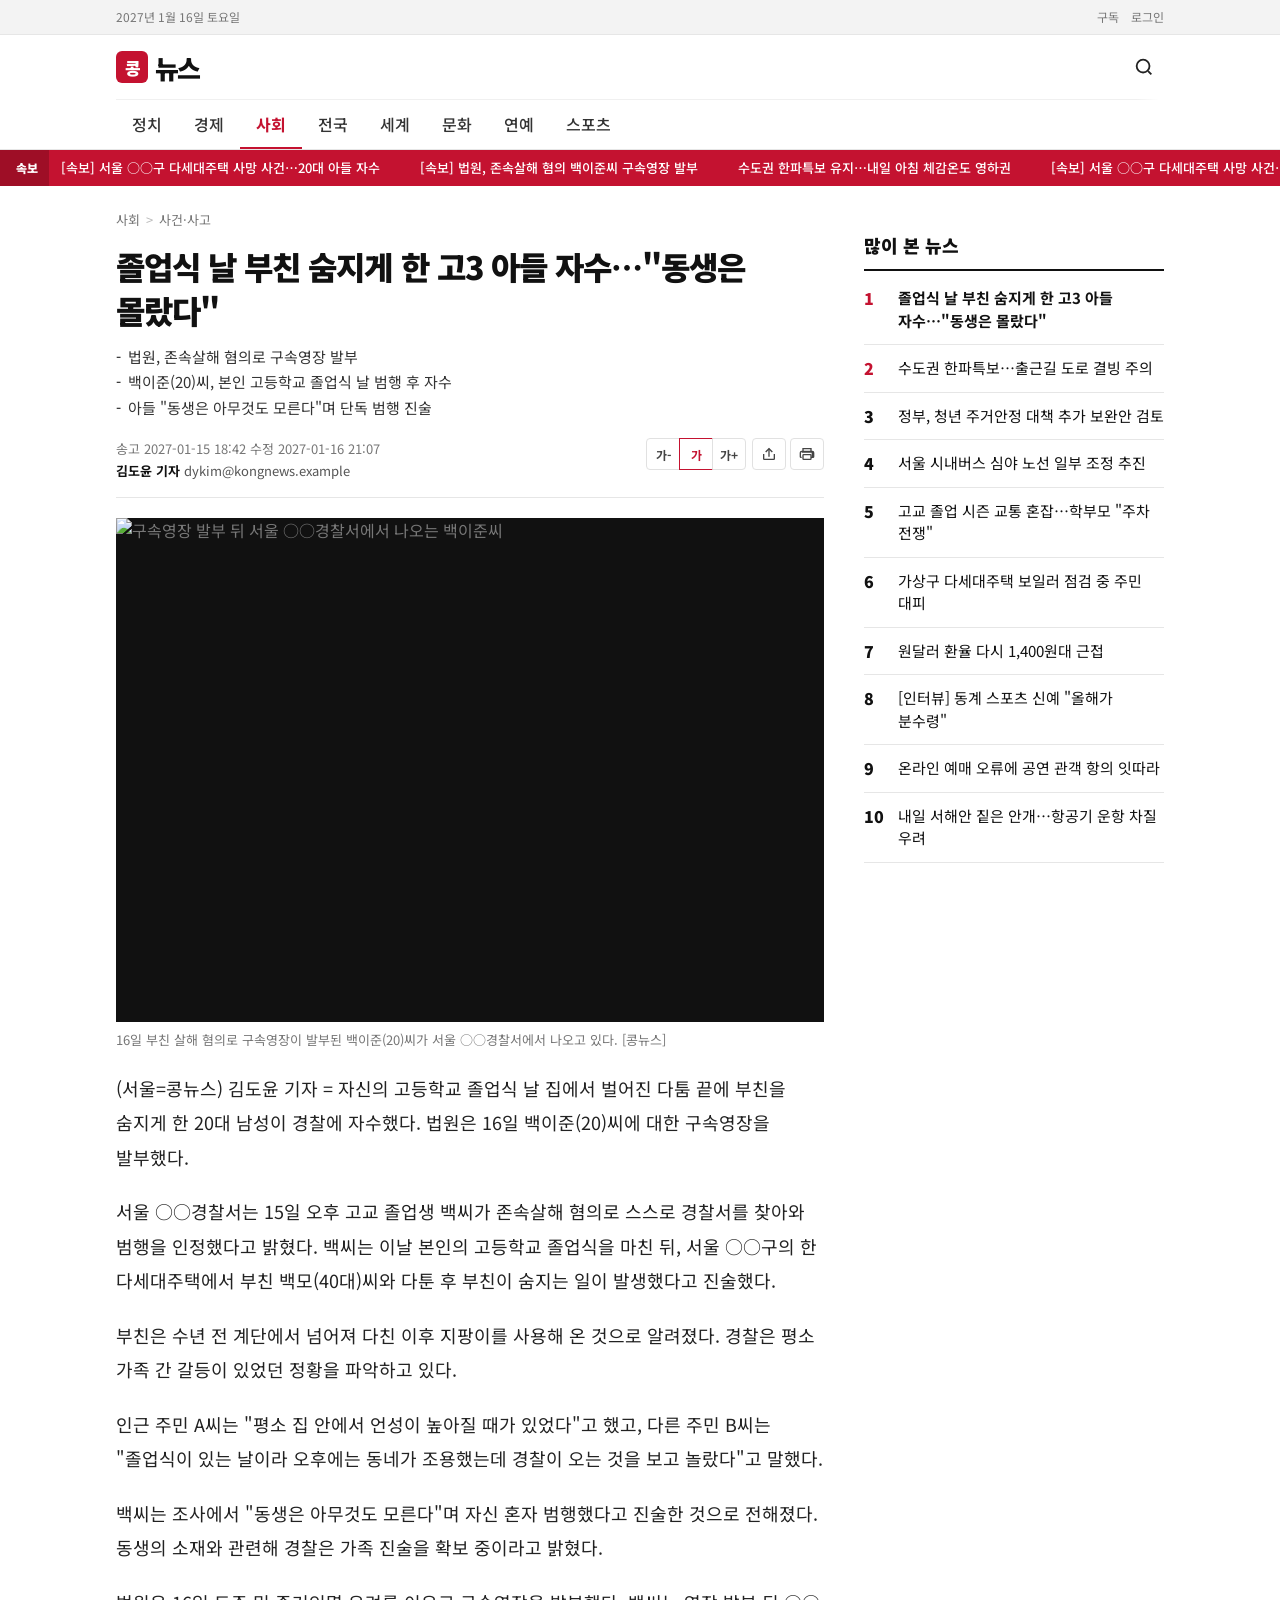
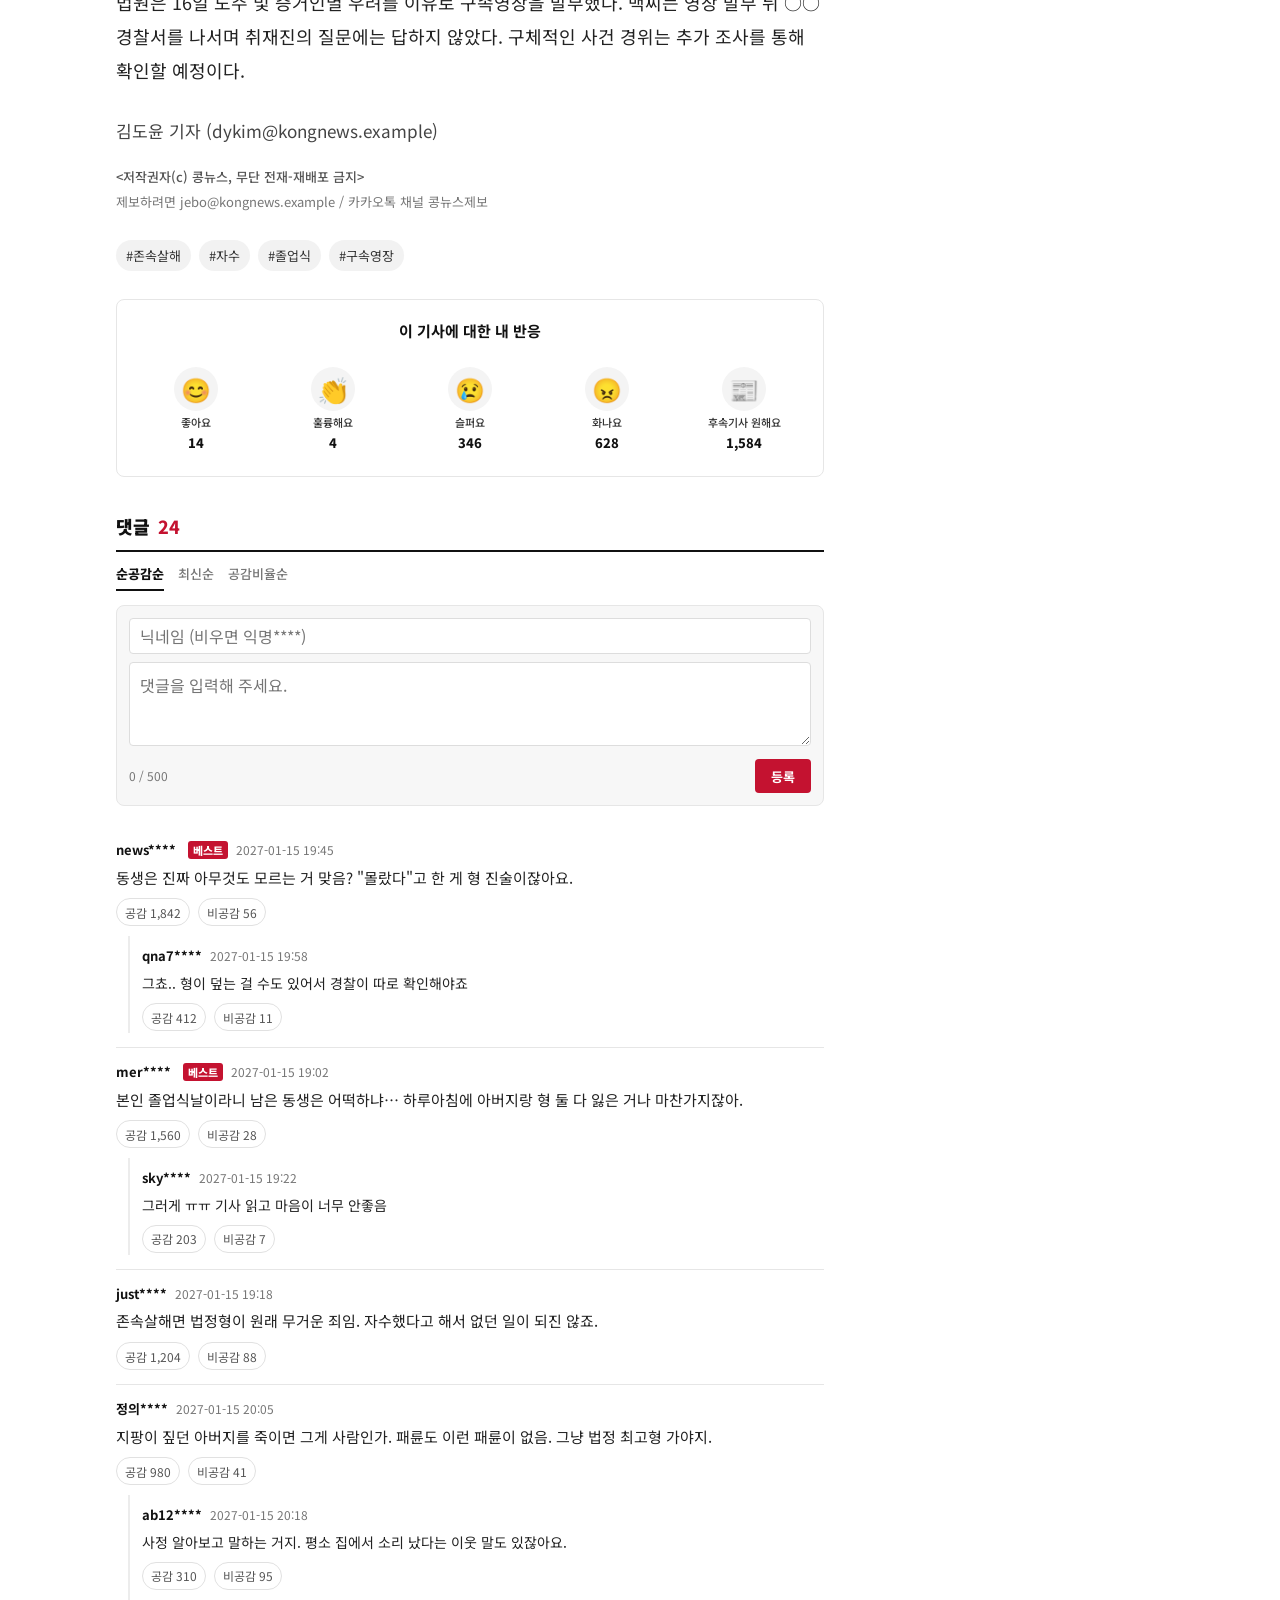
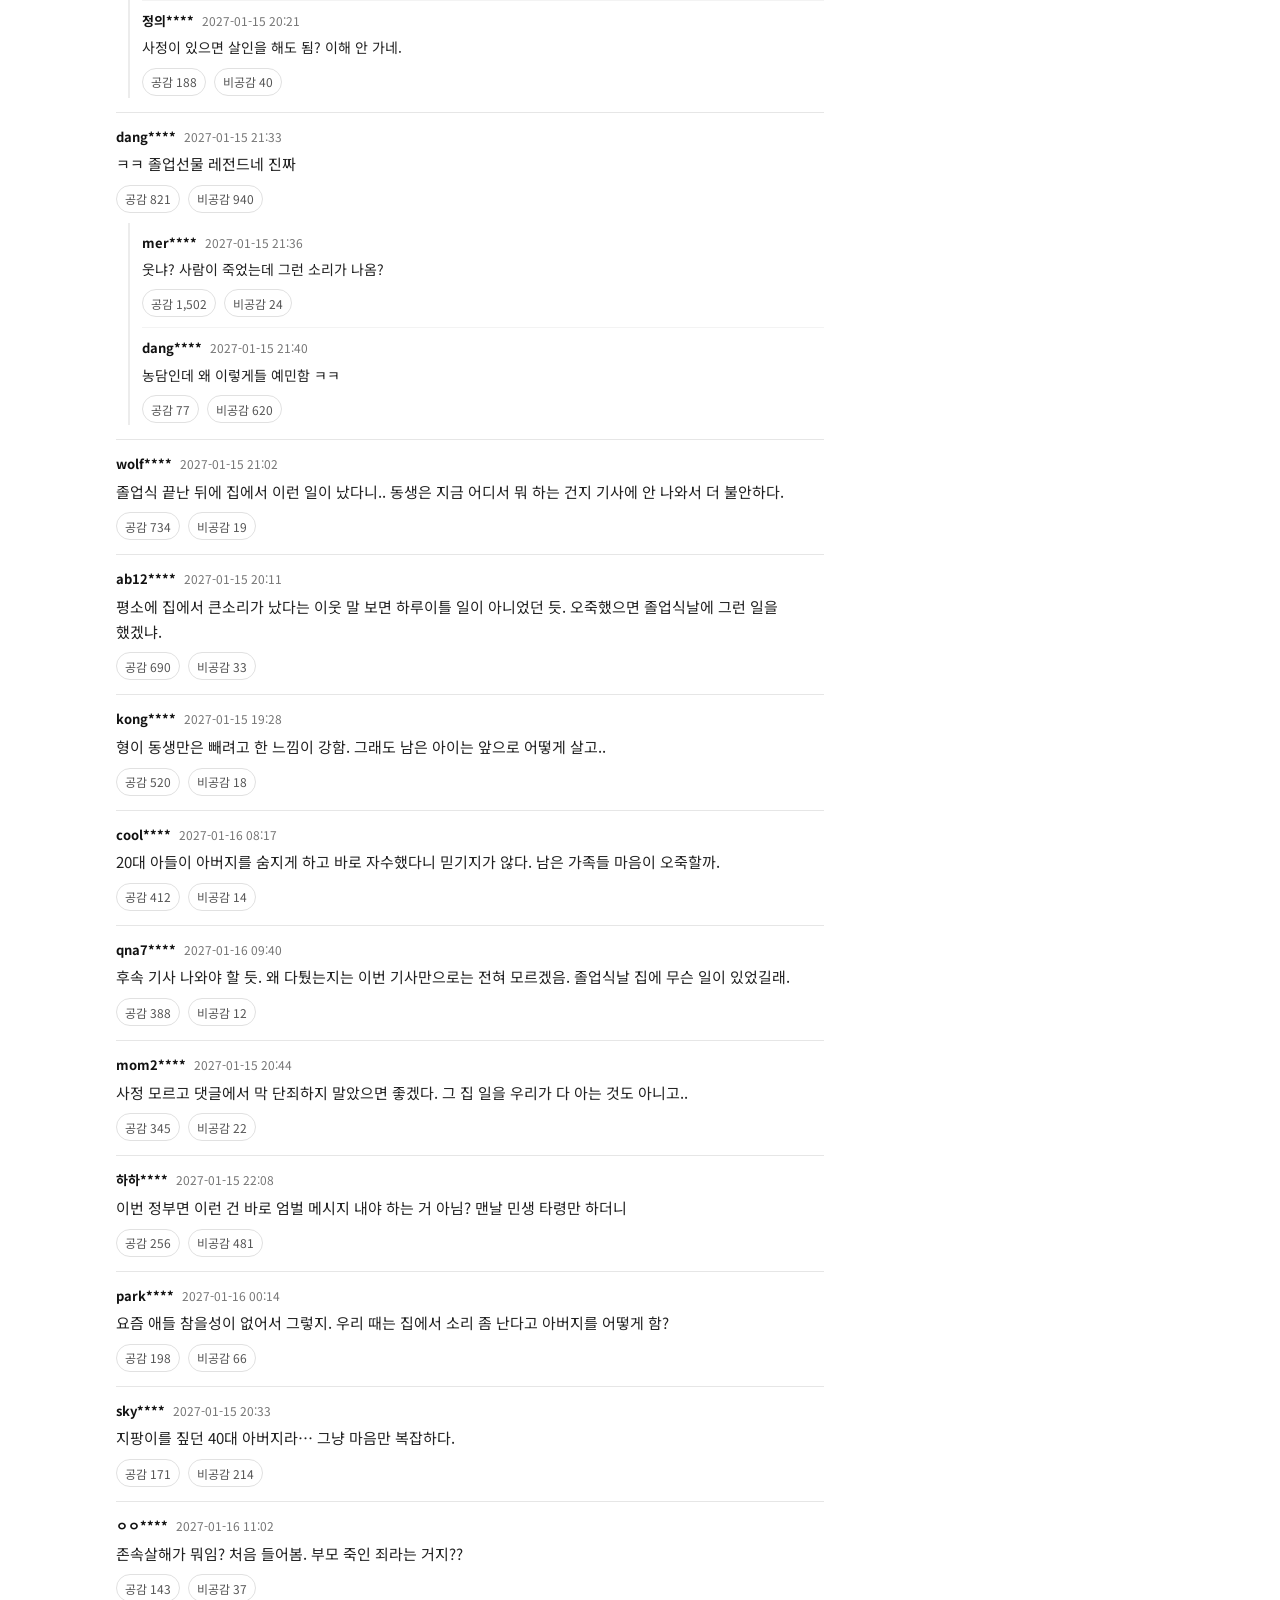
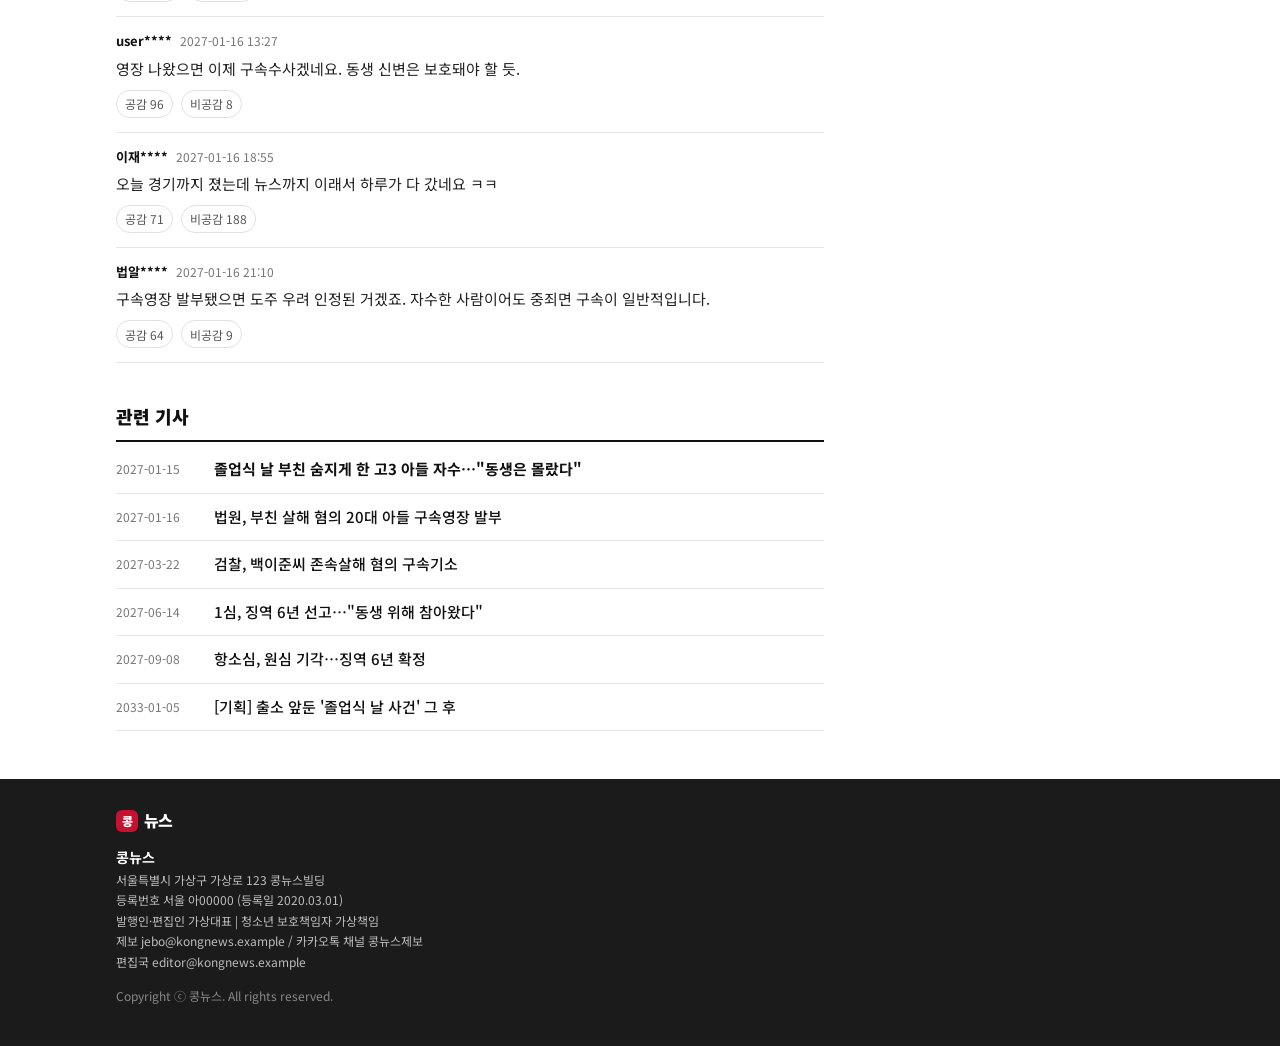
==== NEWS/index.html @ 66200cbd "Add NEWS article demo" ====
<!DOCTYPE html>
<html lang="ko">
<head>
  <meta charset="UTF-8">
  <meta name="viewport" content="width=device-width, initial-scale=1, viewport-fit=cover">
  <meta name="theme-color" content="#c41230">
  <meta name="robots" content="noindex, nofollow">
  <title>졸업식 날 부친 숨지게 한 고3 아들 자수…"동생은 몰랐다" | 콩뉴스</title>
  <link rel="icon" href="data:image/svg+xml,%3Csvg xmlns='http://www.w3.org/2000/svg' viewBox='0 0 32 32'%3E%3Crect width='32' height='32' rx='7' fill='%23c41230'/%3E%3Ctext x='16' y='23' text-anchor='middle' font-size='18' font-family='Arial Black,sans-serif' font-weight='800' fill='white'%3E콩%3C/text%3E%3C/svg%3E">
  <link rel="preconnect" href="https://fonts.googleapis.com">
  <link rel="preconnect" href="https://fonts.gstatic.com" crossorigin>
  <link href="https://fonts.googleapis.com/css2?family=Noto+Sans+KR:wght@400;500;700;900&display=swap" rel="stylesheet">
  <style>
    :root {
      --red: #c41230;
      --red-dark: #9e0e26;
      --text: #111;
      --text-2: #333;
      --muted: #767676;
      --line: #e6e6e6;
      --bg: #fff;
      --bg-soft: #f7f7f7;
      --bg-top: #f3f3f3;
      --chip: #f2f2f2;
      --article-size: 18px;
      --max: 1080px;
      --article-max: 720px;
    }
    * { box-sizing: border-box; margin: 0; padding: 0; }
    html, body { background: var(--bg); color: var(--text); }
    body {
      font-family: "Noto Sans KR", "Apple SD Gothic Neo", "Malgun Gothic", sans-serif;
      font-size: 16px;
      line-height: 1.5;
      word-break: keep-all;
      overflow-wrap: break-word;
    }
    button, input, textarea {
      font-family: inherit;
      font-size: inherit;
      color: inherit;
    }
    button { background: none; border: 0; cursor: pointer; }
    a { color: inherit; text-decoration: none; }
    img { max-width: 100%; display: block; }
    .sr-only {
      position: absolute; width: 1px; height: 1px; padding: 0; margin: -1px;
      overflow: hidden; clip: rect(0,0,0,0); white-space: nowrap; border: 0;
    }
    .inner { width: 100%; max-width: var(--max); margin: 0 auto; padding: 0 16px; }

    /* top utility */
    .util {
      background: var(--bg-top);
      border-bottom: 1px solid var(--line);
      font-size: 12px;
      color: var(--muted);
    }
    .util .inner { display: flex; align-items: center; justify-content: space-between; height: 34px; }
    .util-links { display: flex; gap: 12px; }
    .util-links a:hover { color: var(--text); }

    /* header */
    .header {
      background: #fff;
      border-bottom: 1px solid var(--line);
      position: sticky;
      top: 0;
      z-index: 40;
    }
    .header-row {
      display: flex;
      align-items: center;
      justify-content: space-between;
      height: 56px;
    }
    .logo { display: flex; align-items: center; gap: 7px; }
    .logo-mark {
      width: 28px; height: 28px;
      background: var(--red);
      color: #fff;
      border-radius: 6px;
      display: inline-flex;
      align-items: center;
      justify-content: center;
      font-weight: 900;
      font-size: 15px;
      letter-spacing: -0.06em;
      line-height: 1;
    }
    .logo-text { font-weight: 900; font-size: 22px; letter-spacing: -0.06em; }
    .header-actions { display: flex; align-items: center; gap: 2px; }
    .icon-btn {
      width: 40px; height: 40px;
      display: inline-flex;
      align-items: center;
      justify-content: center;
      color: #222;
      border-radius: 8px;
    }
    .icon-btn:hover { background: var(--bg-soft); }
    .icon-btn svg { width: 22px; height: 22px; }

    .nav {
      display: flex;
      gap: 0;
      overflow-x: auto;
      -webkit-overflow-scrolling: touch;
      scrollbar-width: none;
      border-top: 1px solid #f0f0f0;
    }
    .nav::-webkit-scrollbar { display: none; }
    .nav a {
      flex: 0 0 auto;
      padding: 11px 12px 10px;
      font-size: 15px;
      font-weight: 500;
      color: #333;
      border-bottom: 2px solid transparent;
      white-space: nowrap;
    }
    .nav a.active {
      color: var(--red);
      font-weight: 700;
      border-bottom-color: var(--red);
    }


    .nav-wrap { position: relative; }
    .nav-wrap::after {
      content: "";
      position: absolute;
      right: 0; top: 0; bottom: 2px;
      width: 28px;
      background: linear-gradient(to right, rgba(255,255,255,0), #fff 80%);
      pointer-events: none;
    }

    /* search panel */
    .search-panel {
      display: none;
      border-top: 1px solid var(--line);
      background: #fff;
      padding: 12px 0 16px;
    }
    .search-panel.open { display: block; }
    .search-form { display: flex; gap: 8px; }
    .search-form input {
      flex: 1;
      height: 42px;
      border: 1px solid #ccc;
      border-radius: 4px;
      padding: 0 12px;
      outline: none;
    }
    .search-form input:focus { border-color: var(--red); }
    .search-form button[type="submit"] {
      height: 42px;
      padding: 0 16px;
      background: var(--red);
      color: #fff;
      font-weight: 700;
      border-radius: 4px;
    }
    .search-msg { margin-top: 8px; font-size: 13px; color: var(--muted); }

    /* ticker */
    .ticker {
      background: var(--red);
      color: #fff;
      height: 36px;
      display: flex;
      align-items: stretch;
      overflow: hidden;
    }
    .ticker-label {
      flex: 0 0 auto;
      display: flex;
      align-items: center;
      padding: 0 10px 0 16px;
      font-size: 12px;
      font-weight: 900;
      letter-spacing: 0.04em;
      background: var(--red-dark);
    }
    .ticker-viewport { flex: 1; overflow: hidden; position: relative; }
    .ticker-track {
      display: inline-flex;
      align-items: center;
      height: 36px;
      white-space: nowrap;
      animation: ticker 28s linear infinite;
    }
    .ticker-item {
      padding: 0 28px 0 12px;
      font-size: 13px;
      font-weight: 500;
    }
    @keyframes ticker {
      0% { transform: translateX(0); }
      100% { transform: translateX(-50%); }
    }
    @media (prefers-reduced-motion: reduce) {
      .ticker-track { animation: none; }
    }

    /* layout */
    .page { padding: 16px 0 48px; }
    .layout {
      width: 100%;
      max-width: var(--max);
      margin: 0 auto;
      padding: 0 16px;
      display: grid;
      grid-template-columns: 1fr;
      gap: 40px;
    }
    .article-col { min-width: 0; max-width: var(--article-max); }

    .breadcrumb { font-size: 13px; color: var(--muted); margin-bottom: 14px; }
    .breadcrumb a:hover { text-decoration: underline; }
    .breadcrumb .sep { margin: 0 6px; color: #bbb; }

    .headline {
      font-size: 24px;
      font-weight: 900;
      line-height: 1.38;
      letter-spacing: -0.03em;
      margin-bottom: 12px;
    }
    .subheads { list-style: none; margin: 0 0 18px; }
    .subheads li {
      position: relative;
      padding-left: 12px;
      font-size: 15px;
      line-height: 1.7;
      color: var(--text-2);
    }
    .subheads li::before {
      content: "-";
      position: absolute;
      left: 0;
      color: #111;
    }

    .meta {
      display: flex;
      flex-wrap: wrap;
      align-items: flex-start;
      justify-content: space-between;
      gap: 10px 16px;
      padding-bottom: 14px;
      border-bottom: 1px solid var(--line);
      margin-bottom: 20px;
    }
    .meta-info { font-size: 13px; color: var(--muted); line-height: 1.7; }
    .meta-info .reporter { color: #111; font-weight: 700; }
    .meta-info .email { color: #555; }
    .tools { display: flex; align-items: center; gap: 2px; margin-left: auto; }
    .tool {
      min-width: 34px;
      height: 32px;
      padding: 0 6px;
      display: inline-flex;
      align-items: center;
      justify-content: center;
      border: 1px solid #e1e1e1;
      border-radius: 4px;
      color: #444;
      font-size: 12px;
      font-weight: 700;
      background: #fff;
    }
    .tool + .tool { margin-left: 2px; }
    .tool:hover { background: var(--bg-soft); }
    .tool.active, .tool[aria-pressed="true"] { border-color: var(--red); color: var(--red); }
    .tool svg { width: 16px; height: 16px; }
    .font-group { display: inline-flex; margin-right: 4px; }
    .font-group .tool { border-radius: 0; }
    .font-group .tool:first-child { border-radius: 4px 0 0 4px; }
    .font-group .tool:last-child { border-radius: 0 4px 4px 0; margin-left: -1px; }
    .font-group .tool:not(:first-child) { margin-left: -1px; }

    .figure { margin: 0 0 22px; }
    .figure-frame {
      width: 100%;
      aspect-ratio: 16 / 10;
      background: #d8d8d8;
      color: #777;
      display: flex;
      flex-direction: column;
      align-items: center;
      justify-content: center;
      gap: 8px;
      overflow: hidden;
    }
    .figure-frame img { width: 100%; height: 100%; object-fit: cover; }
    .figure-ph-icon { font-size: 28px; opacity: 0.7; }
    .figure-ph-text { font-size: 13px; }
    .caption { margin-top: 8px; font-size: 13px; color: var(--muted); line-height: 1.5; }

    .body { font-size: var(--article-size); line-height: 1.9; color: #222; }
    .body p { margin: 0 0 1.15em; }
    .body .byline-end { margin-top: 1.6em; font-size: 0.95em; color: #444; }
    .copyright {
      margin: 8px 0 0;
      font-size: 13px;
      color: #555;
      font-weight: 500;
    }
    .tip-line { margin: 6px 0 0; font-size: 13px; color: var(--muted); }

    .keywords { display: flex; flex-wrap: wrap; gap: 8px; margin: 28px 0 8px; }
    .keywords a, .keywords span {
      display: inline-block;
      padding: 6px 10px;
      background: var(--chip);
      border-radius: 20px;
      font-size: 13px;
      color: #333;
    }
    .keywords a:hover { background: #e9e9e9; }

    /* reactions */
    .react {
      margin: 28px 0 0;
      padding: 20px 12px 16px;
      border: 1px solid var(--line);
      border-radius: 8px;
      background: #fff;
    }
    .react-title {
      text-align: center;
      font-size: 15px;
      font-weight: 700;
      margin-bottom: 16px;
    }
    .react-list {
      display: grid;
      grid-template-columns: repeat(5, 1fr);
      gap: 4px;
    }
    .react-btn {
      display: flex;
      flex-direction: column;
      align-items: center;
      gap: 4px;
      padding: 8px 2px;
      border-radius: 8px;
      color: #333;
    }
    .react-btn:hover { background: var(--bg-soft); }
    .react-btn.selected { background: #fff3f4; }
    .react-emoji {
      width: 44px; height: 44px;
      border-radius: 50%;
      background: #f4f4f4;
      display: flex;
      align-items: center;
      justify-content: center;
      font-size: 24px;
      line-height: 1;
    }
    .react-btn.selected .react-emoji {
      background: #ffe3e6;
      box-shadow: 0 0 0 2px var(--red);
    }
    .react-label { font-size: 11px; font-weight: 500; text-align: center; line-height: 1.3; }
    .react-count { font-size: 13px; font-weight: 800; color: #111; }
    .react-btn.selected .react-count { color: var(--red); }

    /* comments */
    .comments { margin-top: 36px; }
    .comments-head {
      display: flex;
      align-items: baseline;
      gap: 8px;
      border-bottom: 2px solid #111;
      padding-bottom: 10px;
      margin-bottom: 12px;
    }
    .comments-head h2 { font-size: 18px; font-weight: 900; }
    .comments-head .count { color: var(--red); font-weight: 800; font-size: 18px; }
    .sort-tabs { display: flex; gap: 14px; margin-bottom: 14px; }
    .sort-tabs button {
      font-size: 13px;
      color: var(--muted);
      font-weight: 500;
      padding-bottom: 6px;
      border-bottom: 2px solid transparent;
    }
    .sort-tabs button.active { color: #111; font-weight: 800; border-bottom-color: #111; }

    .c-form {
      background: var(--bg-soft);
      border: 1px solid var(--line);
      border-radius: 8px;
      padding: 12px;
      margin-bottom: 20px;
    }
    .c-form input[type="text"] {
      width: 100%;
      height: 36px;
      border: 1px solid #ddd;
      border-radius: 4px;
      padding: 0 10px;
      background: #fff;
      margin-bottom: 8px;
      outline: none;
    }
    .c-form input:focus, .c-form textarea:focus { border-color: #999; }
    .c-form textarea {
      width: 100%;
      min-height: 84px;
      border: 1px solid #ddd;
      border-radius: 4px;
      padding: 10px;
      background: #fff;
      resize: vertical;
      outline: none;
      line-height: 1.5;
    }
    .c-form-row {
      display: flex;
      align-items: center;
      justify-content: space-between;
      margin-top: 8px;
    }
    .c-count { font-size: 12px; color: var(--muted); }
    .c-submit {
      height: 34px;
      padding: 0 16px;
      background: var(--red);
      color: #fff;
      font-weight: 700;
      font-size: 13px;
      border-radius: 4px;
    }
    .c-submit:disabled { opacity: 0.45; cursor: default; }

    .c-item { padding: 14px 0; border-bottom: 1px solid var(--line); }
    .c-meta { display: flex; align-items: baseline; gap: 8px; margin-bottom: 6px; }
    .c-nick { font-size: 13px; font-weight: 700; }
    .c-time { font-size: 12px; color: var(--muted); }
    .c-text { font-size: 15px; line-height: 1.65; color: #222; }
    .c-acts { display: flex; gap: 8px; margin-top: 8px; }
    .c-vote {
      height: 28px;
      padding: 0 8px;
      border: 1px solid #e1e1e1;
      border-radius: 14px;
      font-size: 12px;
      color: #555;
      display: inline-flex;
      align-items: center;
      gap: 4px;
      background: #fff;
    }
    .c-vote.on { border-color: var(--red); color: var(--red); font-weight: 700; background: #fff7f8; }

    /* related */
    .related { margin-top: 40px; }
    .section-title {
      font-size: 18px;
      font-weight: 900;
      padding-bottom: 10px;
      border-bottom: 2px solid #111;
      margin-bottom: 4px;
    }
    .rel-item, .pop-item {
      display: flex;
      gap: 12px;
      padding: 12px 0;
      border-bottom: 1px solid var(--line);
      align-items: flex-start;
    }
    .rel-date {
      flex: 0 0 86px;
      font-size: 12px;
      color: var(--muted);
      padding-top: 2px;
    }
    .rel-title { font-size: 15px; font-weight: 500; line-height: 1.5; }
    .rel-item:hover .rel-title, .pop-item:hover .pop-title { text-decoration: underline; }

    .popular { margin-top: 8px; }
    .pop-rank {
      flex: 0 0 22px;
      font-size: 16px;
      font-weight: 900;
      color: #111;
      line-height: 1.4;
    }
    .pop-item:nth-child(-n+3) .pop-rank { color: var(--red); }
    .pop-title { font-size: 15px; line-height: 1.5; flex: 1; }
    .pop-current .pop-title { font-weight: 700; }

    /* footer */
    .footer {
      background: #1b1b1b;
      color: #bdbdbd;
      font-size: 12px;
      line-height: 1.7;
      padding: 28px 0 40px;
    }
    .footer strong { color: #fff; font-size: 14px; }
    .footer a:hover { color: #fff; text-decoration: underline; }
    .footer-logo { display: flex; align-items: center; gap: 6px; margin-bottom: 12px; color: #fff; }
    .footer-logo .logo-mark { width: 22px; height: 22px; font-size: 12px; }
    .footer-logo .logo-text { font-size: 16px; }
    .footer p { margin: 0; }
    .footer .copy { margin-top: 14px; color: #888; }

    /* toast */
    .toast {
      position: fixed;
      left: 50%;
      bottom: 24px;
      transform: translateX(-50%) translateY(12px);
      background: rgba(20,20,20,0.92);
      color: #fff;
      font-size: 13px;
      padding: 10px 16px;
      border-radius: 6px;
      opacity: 0;
      pointer-events: none;
      transition: opacity .2s, transform .2s;
      z-index: 80;
      white-space: nowrap;
    }
    .toast.show { opacity: 1; transform: translateX(-50%) translateY(0); }

    @media (min-width: 900px) {
      .headline { font-size: 32px; }
      .header-row { height: 64px; }
      .logo-text { font-size: 26px; }
      .logo-mark { width: 32px; height: 32px; font-size: 17px; }
      .nav a { padding: 12px 16px 11px; font-size: 16px; }
      .layout { grid-template-columns: minmax(0, 1fr) 300px; align-items: start; padding-top: 8px; }
      .article-col { max-width: none; }
      .sidebar { position: sticky; top: 86px; padding-top: 22px; }
      .popular { margin-top: 0; }
    }


    .c-badge {
      display: inline-block;
      margin-left: 4px;
      padding: 0 5px;
      height: 18px;
      line-height: 18px;
      border-radius: 3px;
      background: var(--red);
      color: #fff;
      font-size: 11px;
      font-weight: 800;
      vertical-align: middle;
    }
    .c-replies {
      margin: 10px 0 0 12px;
      padding: 0 0 0 12px;
      border-left: 2px solid #ececec;
    }
    .c-reply {
      padding: 10px 0;
      border-bottom: 1px solid #f3f3f3;
    }
    .c-reply:last-child { border-bottom: 0; padding-bottom: 2px; }
    .c-reply .c-text { font-size: 14px; }
    .rel-item.rel-current .rel-title { font-weight: 700; }
    .figure-frame.has-img {
      aspect-ratio: 1056 / 752;
      background: #111;
    }
    .figure-frame.has-img img {
      width: 100%;
      height: 100%;
      object-fit: contain;
    }


    @media print {
      .util, .header, .ticker, .tools, .react, .comments, .related, .sidebar, .footer, .toast, .search-panel { display: none !important; }
      .layout { display: block; padding: 0; }
      body { color: #000; }
    }
  </style>
</head>
<body>
  <div id="app"></div>
  <div class="toast" id="toast" role="status" aria-live="polite"></div>
  <script>
  /* ============================================================
   * 콩뉴스 기사 데이터 (v2)
   * DATA.articles 안의 기사만 고치면 제목, 본문, 사진, 감정표현, 댓글이 바뀝니다.
   * 관련 기사를 누르면 후속·기획 기사로 전환됩니다.
   * ============================================================ */

  const PHOTO = "img/ijun_arrest.png";
  const PHOTO_ALT_ARREST = "구속영장 발부 뒤 서울 ○○경찰서에서 나오는 백이준씨";
  const PHOTO_CAP_ARREST = "16일 부친 살해 혐의로 구속영장이 발부된 백이준(20)씨가 서울 ○○경찰서에서 나오고 있다. [콩뉴스]";
  const PHOTO_CAP_FILE = "2027년 1월 16일 구속영장 발부 뒤 서울 ○○경찰서에서 나오는 백이준씨. [콩뉴스 자료사진]";

  const POPULAR_2027 = [
    { id: "arrest", title: "졸업식 날 부친 숨지게 한 고3 아들 자수…\"동생은 몰랐다\"" },
    { title: "수도권 한파특보…출근길 도로 결빙 주의" },
    { title: "정부, 청년 주거안정 대책 추가 보완안 검토" },
    { title: "서울 시내버스 심야 노선 일부 조정 추진" },
    { title: "고교 졸업 시즌 교통 혼잡…학부모 \"주차 전쟁\"" },
    { title: "가상구 다세대주택 보일러 점검 중 주민 대피" },
    { title: "원달러 환율 다시 1,400원대 근접" },
    { title: "[인터뷰] 동계 스포츠 신예 \"올해가 분수령\"" },
    { title: "온라인 예매 오류에 공연 관객 항의 잇따라" },
    { title: "내일 서해안 짙은 안개…항공기 운항 차질 우려" }
  ];
  const POPULAR_2027_SUMMER = [
    { id: "verdict", title: "1심, 존속살해 백이준씨 징역 6년 선고…\"동생 위해 참아왔다\"" },
    { title: "주중 늦더위…서울 낮 기온 30도 안팎" },
    { title: "정부, 에너지 요금 개편 추가 검토" },
    { title: "프로야구, 주말 3연전 흥행 이어져" },
    { id: "arrest", title: "졸업식 날 부친 숨지게 한 고3 아들 자수…\"동생은 몰랐다\"" },
    { title: "서울 시내버스 노선 일부 조정 추진" },
    { title: "원달러 환율 1,300원대 후반에서 등락" },
    { title: "여름 휴가철 공항 이용객 증가" },
    { title: "온라인 예매 오류에 공연 관객 항의 잇따라" },
    { title: "내일 중부 소나기…오후 교통 혼잡 주의" }
  ];
  const POPULAR_2027_FALL = [
    { id: "appeal", title: "항소심, 존속살해 백이준씨 원심 기각…징역 6년 확정" },
    { title: "추석 연휴 고속도로 정체 정점" },
    { title: "수도권 초미세먼지 농도 일시 상승" },
    { title: "고속철도 연휴 임시열차 추가 투입" },
    { id: "verdict", title: "1심, 존속살해 백이준씨 징역 6년 선고…\"동생 위해 참아왔다\"" },
    { title: "가을 소풍 시즌…주요 공원 혼잡 예상" },
    { title: "원달러 환율 소폭 하락 마감" },
    { title: "프로야구 포스트시즌 대진 확정" },
    { title: "정부, 김장 물가 점검 회의 개최" },
    { title: "내일 아침 쌀쌀…겉옷 준비 필요" }
  ];
  const POPULAR_2033 = [
    { id: "feature", title: "[기획] 출소 앞둔 '졸업식 날 사건' 그 후" },
    { title: "강추위 이어져…아침 체감온도 영하권" },
    { title: "설 연휴 고속철도 예매 내일 시작" },
    { title: "정부, 새해 민생 과제 점검 회의" },
    { title: "서울 시내버스 한파 감축 운행 검토" },
    { title: "원달러 환율 보합권 마감" },
    { title: "동계 스포츠 대표팀 \"올해가 고비\"" },
    { title: "온라인 장보기 배송 지연 항의 잇따라" },
    { title: "내일 서해안 안개…항공기 운항 차질 우려" },
    { title: "가상구 노후 보일러 점검 안내" }
  ];

  const DATA = {
    outlet: {
      name: "콩뉴스",
      motto: "공정하게, 빠르게",
      sections: ["정치", "경제", "사회", "전국", "세계", "문화", "연예", "스포츠"],
      activeSection: "사회",
      footer: {
        address: "서울특별시 가상구 가상로 123 콩뉴스빌딩",
        registration: "등록번호 서울 아00000 (등록일 2020.03.01)",
        publisher: "발행인·편집인 가상대표",
        youth: "청소년 보호책임자 가상책임",
        email: "editor@kongnews.example",
        tip: "제보 jebo@kongnews.example / 카카오톡 채널 콩뉴스제보",
        copyright: "Copyright ⓒ 콩뉴스. All rights reserved."
      }
    },
    defaultArticleId: "arrest",
    related: [
      { id: "arrest", date: "2027-01-15", title: "졸업식 날 부친 숨지게 한 고3 아들 자수…\"동생은 몰랐다\"" },
      { id: "warrant", date: "2027-01-16", title: "법원, 부친 살해 혐의 20대 아들 구속영장 발부" },
      { id: "indictment", date: "2027-03-22", title: "검찰, 백이준씨 존속살해 혐의 구속기소" },
      { id: "verdict", date: "2027-06-14", title: "1심, 징역 6년 선고…\"동생 위해 참아왔다\"" },
      { id: "appeal", date: "2027-09-08", title: "항소심, 원심 기각…징역 6년 확정" },
      { id: "feature", date: "2033-01-05", title: "[기획] 출소 앞둔 '졸업식 날 사건' 그 후" }
    ],
    articles: {}
  };

  DATA.articles.arrest = {
    headerDate: "2027년 1월 16일 토요일",
    ticker: [
      "[속보] 서울 ○○구 다세대주택 사망 사건…20대 아들 자수",
      "[속보] 법원, 존속살해 혐의 백이준씨 구속영장 발부",
      "수도권 한파특보 유지…내일 아침 체감온도 영하권"
    ],
    popular: POPULAR_2027,
    breadcrumb: ["사회", "사건·사고"],
    headline: "졸업식 날 부친 숨지게 한 고3 아들 자수…\"동생은 몰랐다\"",
    subheads: [
      "법원, 존속살해 혐의로 구속영장 발부",
      "백이준(20)씨, 본인 고등학교 졸업식 날 범행 후 자수",
      "아들 \"동생은 아무것도 모른다\"며 단독 범행 진술"
    ],
    published: "2027-01-15 18:42",
    modified: "2027-01-16 21:07",
    reporter: "김도윤 기자",
    email: "dykim@kongnews.example",
    image: { src: PHOTO, alt: PHOTO_ALT_ARREST, caption: PHOTO_CAP_ARREST },
    paragraphs: [
      "(서울=콩뉴스) 김도윤 기자 = 자신의 고등학교 졸업식 날 집에서 벌어진 다툼 끝에 부친을 숨지게 한 20대 남성이 경찰에 자수했다. 법원은 16일 백이준(20)씨에 대한 구속영장을 발부했다.",
      "서울 ○○경찰서는 15일 오후 고교 졸업생 백씨가 존속살해 혐의로 스스로 경찰서를 찾아와 범행을 인정했다고 밝혔다. 백씨는 이날 본인의 고등학교 졸업식을 마친 뒤, 서울 ○○구의 한 다세대주택에서 부친 백모(40대)씨와 다툰 후 부친이 숨지는 일이 발생했다고 진술했다.",
      "부친은 수년 전 계단에서 넘어져 다친 이후 지팡이를 사용해 온 것으로 알려졌다. 경찰은 평소 가족 간 갈등이 있었던 정황을 파악하고 있다.",
      "인근 주민 A씨는 \"평소 집 안에서 언성이 높아질 때가 있었다\"고 했고, 다른 주민 B씨는 \"졸업식이 있는 날이라 오후에는 동네가 조용했는데 경찰이 오는 것을 보고 놀랐다\"고 말했다.",
      "백씨는 조사에서 \"동생은 아무것도 모른다\"며 자신 혼자 범행했다고 진술한 것으로 전해졌다. 동생의 소재와 관련해 경찰은 가족 진술을 확보 중이라고 밝혔다.",
      "법원은 16일 도주 및 증거인멸 우려를 이유로 구속영장을 발부했다. 백씨는 영장 발부 뒤 ○○경찰서를 나서며 취재진의 질문에는 답하지 않았다. 구체적인 사건 경위는 추가 조사를 통해 확인할 예정이다."
    ],
    keywords: ["존속살해", "자수", "졸업식", "구속영장"],
    copyright: "<저작권자(c) 콩뉴스, 무단 전재-재배포 금지>",
    tipLine: "제보하려면 jebo@kongnews.example / 카카오톡 채널 콩뉴스제보",
    reactions: [
      { id: "like", label: "좋아요", emoji: "😊", count: 14 },
      { id: "great", label: "훌륭해요", emoji: "👏", count: 4 },
      { id: "sad", label: "슬퍼요", emoji: "😢", count: 346 },
      { id: "angry", label: "화나요", emoji: "😠", count: 628 },
      { id: "followup", label: "후속기사 원해요", emoji: "📰", count: 1584 }
    ],
    comments: [
      { id: "c1", nick: "news****", time: "2027-01-15 19:45", text: "동생은 진짜 아무것도 모르는 거 맞음? \"몰랐다\"고 한 게 형 진술이잖아요.", like: 1842, dislike: 56, replies: [
        { id: "c1r1", nick: "qna7****", time: "2027-01-15 19:58", text: "그쵸.. 형이 덮는 걸 수도 있어서 경찰이 따로 확인해야죠", like: 412, dislike: 11 }
      ]},
      { id: "c2", nick: "mer****", time: "2027-01-15 19:02", text: "본인 졸업식날이라니 남은 동생은 어떡하냐… 하루아침에 아버지랑 형 둘 다 잃은 거나 마찬가지잖아.", like: 1560, dislike: 28, replies: [
        { id: "c2r1", nick: "sky****", time: "2027-01-15 19:22", text: "그러게 ㅠㅠ 기사 읽고 마음이 너무 안좋음", like: 203, dislike: 7 }
      ]},
      { id: "c3", nick: "just****", time: "2027-01-15 19:18", text: "존속살해면 법정형이 원래 무거운 죄임. 자수했다고 해서 없던 일이 되진 않죠.", like: 1204, dislike: 88 },
      { id: "c4", nick: "정의****", time: "2027-01-15 20:05", text: "지팡이 짚던 아버지를 죽이면 그게 사람인가. 패륜도 이런 패륜이 없음. 그냥 법정 최고형 가야지.", like: 980, dislike: 41, replies: [
        { id: "c4r1", nick: "ab12****", time: "2027-01-15 20:18", text: "사정 알아보고 말하는 거지. 평소 집에서 소리 났다는 이웃 말도 있잖아요.", like: 310, dislike: 95 },
        { id: "c4r2", nick: "정의****", time: "2027-01-15 20:21", text: "사정이 있으면 살인을 해도 됨? 이해 안 가네.", like: 188, dislike: 40 }
      ]},
      { id: "c5", nick: "dang****", time: "2027-01-15 21:33", text: "ㅋㅋ 졸업선물 레전드네 진짜", like: 821, dislike: 940, replies: [
        { id: "c5r1", nick: "mer****", time: "2027-01-15 21:36", text: "웃냐? 사람이 죽었는데 그런 소리가 나옴?", like: 1502, dislike: 24 },
        { id: "c5r2", nick: "dang****", time: "2027-01-15 21:40", text: "농담인데 왜 이렇게들 예민함 ㅋㅋ", like: 77, dislike: 620 }
      ]},
      { id: "c6", nick: "wolf****", time: "2027-01-15 21:02", text: "졸업식 끝난 뒤에 집에서 이런 일이 났다니.. 동생은 지금 어디서 뭐 하는 건지 기사에 안 나와서 더 불안하다.", like: 734, dislike: 19 },
      { id: "c7", nick: "ab12****", time: "2027-01-15 20:11", text: "평소에 집에서 큰소리가 났다는 이웃 말 보면 하루이틀 일이 아니었던 듯. 오죽했으면 졸업식날에 그런 일을 했겠냐.", like: 690, dislike: 33 },
      { id: "c8", nick: "kong****", time: "2027-01-15 19:28", text: "형이 동생만은 빼려고 한 느낌이 강함. 그래도 남은 아이는 앞으로 어떻게 살고..", like: 520, dislike: 18 },
      { id: "c9", nick: "cool****", time: "2027-01-16 08:17", text: "20대 아들이 아버지를 숨지게 하고 바로 자수했다니 믿기지가 않다. 남은 가족들 마음이 오죽할까.", like: 412, dislike: 14 },
      { id: "c10", nick: "qna7****", time: "2027-01-16 09:40", text: "후속 기사 나와야 할 듯. 왜 다퉜는지는 이번 기사만으로는 전혀 모르겠음. 졸업식날 집에 무슨 일이 있었길래.", like: 388, dislike: 12 },
      { id: "c11", nick: "mom2****", time: "2027-01-15 20:44", text: "사정 모르고 댓글에서 막 단죄하지 말았으면 좋겠다. 그 집 일을 우리가 다 아는 것도 아니고..", like: 345, dislike: 22 },
      { id: "c12", nick: "하하****", time: "2027-01-15 22:08", text: "이번 정부면 이런 건 바로 엄벌 메시지 내야 하는 거 아님? 맨날 민생 타령만 하더니", like: 256, dislike: 481 },
      { id: "c13", nick: "park****", time: "2027-01-16 00:14", text: "요즘 애들 참을성이 없어서 그렇지. 우리 때는 집에서 소리 좀 난다고 아버지를 어떻게 함?", like: 198, dislike: 66 },
      { id: "c14", nick: "sky****", time: "2027-01-15 20:33", text: "지팡이를 짚던 40대 아버지라… 그냥 마음만 복잡하다.", like: 171, dislike: 214 },
      { id: "c15", nick: "ㅇㅇ****", time: "2027-01-16 11:02", text: "존속살해가 뭐임? 처음 들어봄. 부모 죽인 죄라는 거지??", like: 143, dislike: 37 },
      { id: "c16", nick: "user****", time: "2027-01-16 13:27", text: "영장 나왔으면 이제 구속수사겠네요. 동생 신변은 보호돼야 할 듯.", like: 96, dislike: 8 },
      { id: "c17", nick: "이재****", time: "2027-01-16 18:55", text: "오늘 경기까지 졌는데 뉴스까지 이래서 하루가 다 갔네요 ㅋㅋ", like: 71, dislike: 188 },
      { id: "c18", nick: "법알****", time: "2027-01-16 21:10", text: "구속영장 발부됐으면 도주 우려 인정된 거겠죠. 자수한 사람이어도 중죄면 구속이 일반적입니다.", like: 64, dislike: 9 }
    ]
  };

  DATA.articles.warrant = {
    headerDate: "2027년 1월 16일 토요일",
    ticker: [
      "[속보] 법원, 존속살해 혐의 백이준씨 구속영장 발부",
      "[속보] 서울 ○○구 다세대주택 사망 사건…20대 아들 전날 자수",
      "수도권 한파특보 유지…내일 아침 체감온도 영하권"
    ],
    popular: POPULAR_2027,
    breadcrumb: ["사회", "사건·사고"],
    headline: "법원, 부친 살해 혐의 20대 아들 구속영장 발부",
    subheads: [
      "백이준(20)씨, 전날 본인 고등학교 졸업식 날 범행 후 자수",
      "존속살해 혐의…도주 및 증거인멸 우려로 영장 발부",
      "백씨 \"동생은 아무것도 모른다\" 진술"
    ],
    published: "2027-01-16 16:20",
    modified: "2027-01-16 19:48",
    reporter: "김도윤 기자",
    email: "dykim@kongnews.example",
    image: { src: PHOTO, alt: PHOTO_ALT_ARREST, caption: PHOTO_CAP_ARREST },
    paragraphs: [
      "(서울=콩뉴스) 김도윤 기자 = 자신의 고등학교 졸업식 날 부친을 숨지게 한 혐의를 받는 백이준(20)씨에 대해 법원이 16일 구속영장을 발부했다.",
      "서울 ○○경찰서는 백씨가 존속살해 혐의로 전날 오후 스스로 경찰서를 찾아와 범행을 인정했다고 밝혔다. 백씨는 15일 본인의 고등학교 졸업식을 마친 뒤 서울 ○○구의 한 다세대주택에서 부친 백모(40대)씨와 다툰 후 부친이 숨졌다고 진술했다.",
      "경찰은 평소 가족 간 갈등이 있었던 정황을 조사 중이다. 백씨는 \"동생은 아무것도 모른다\"며 단독 범행을 주장한 것으로 전해졌다.",
      "법원은 도주 및 증거인멸 우려가 있다고 보고 영장을 발부했다. 백씨는 영장 발부 뒤 ○○경찰서를 나설 때 후드와 마스크로 얼굴을 가린 채 취재진의 질문에는 답하지 않았다.",
      "경찰은 사건을 계속 수사해 검찰에 송치할 예정이다."
    ],
    keywords: ["구속영장", "존속살해", "자수"],
    copyright: "<저작권자(c) 콩뉴스, 무단 전재-재배포 금지>",
    tipLine: "제보하려면 jebo@kongnews.example / 카카오톡 채널 콩뉴스제보",
    reactions: [
      { id: "like", label: "좋아요", emoji: "😊", count: 8 },
      { id: "great", label: "훌륭해요", emoji: "👏", count: 2 },
      { id: "sad", label: "슬퍼요", emoji: "😢", count: 190 },
      { id: "angry", label: "화나요", emoji: "😠", count: 274 },
      { id: "followup", label: "후속기사 원해요", emoji: "📰", count: 701 }
    ],
    comments: [
      { id: "w1", nick: "user****", time: "2027-01-16 16:41", text: "자수한 사람도 구속되네요. 중죄라서 그런가.", like: 312, dislike: 9 },
      { id: "w2", nick: "정의****", time: "2027-01-16 17:05", text: "영장 나온 건 당연한 거 아님? 존속살해인데 불구속이면 그게 더 이상하지.", like: 278, dislike: 14 },
      { id: "w3", nick: "mer****", time: "2027-01-16 17:22", text: "사진 보니 고개도 못 들고.. 남은 동생 생각이 제일 먼저 난다.", like: 256, dislike: 7 },
      { id: "w4", nick: "dang****", time: "2027-01-16 18:03", text: "후드에 마스크에 교복 넥타이까지 보이네 ㅋㅋ 졸업식 끝난 지가 언젠데", like: 141, dislike: 266, replies: [
        { id: "w4r1", nick: "kong****", time: "2027-01-16 18:11", text: "그걸 지금 웃으면서 말해야 됨? ..", like: 198, dislike: 6 }
      ]},
      { id: "w5", nick: "mom2****", time: "2027-01-16 19:10", text: "아직 수사 초잔데 댓글이 벌써 사형부터 나오네. 사실관계 더 나와봐야죠.", like: 167, dislike: 31 },
      { id: "w6", nick: "법알****", time: "2027-01-16 19:40", text: "영장은 혐의가 소명되고 구속 사유가 있을 때 나옵니다. 유죄 확정은 아직 아닙니다.", like: 120, dislike: 8 }
    ]
  };

  DATA.articles.indictment = {
    headerDate: "2027년 3월 22일 월요일",
    ticker: [
      "검찰, 졸업식 날 부친 살해 백이준씨 존속살해 혐의 구속기소",
      "봄비 주중 이어져…교통 혼잡 주의",
      "정부, 청년 주거안정 대책 추가 보완안 검토"
    ],
    popular: [
      { id: "indictment", title: "검찰, 백이준씨 존속살해 혐의 구속기소" },
      { title: "봄비 주중 이어져…교통 혼잡 주의" },
      { title: "정부, 청년 주거안정 대책 추가 보완안 검토" },
      { title: "개학 시즌 학원가 교통 혼잡 되풀이" },
      { id: "arrest", title: "졸업식 날 부친 숨지게 한 고3 아들 자수…\"동생은 몰랐다\"" },
      { title: "원달러 환율 소폭 상승 마감" },
      { title: "프로야구 시범경기 흥행 출발" },
      { title: "서울 시내버스 노선 일부 조정 추진" },
      { title: "온라인 예매 오류에 공연 관객 항의 잇따라" },
      { title: "내일 서해안 안개…항공기 운항 차질 우려" }
    ],
    breadcrumb: ["사회", "사건·사고"],
    headline: "검찰, 백이준씨 존속살해 혐의 구속기소",
    subheads: [
      "본인 고등학교 졸업식 날 부친 살해 후 자수",
      "검찰, 단독 범행으로 판단",
      "동생은 당시 정황을 알지 못한 것으로 조사"
    ],
    published: "2027-03-22 11:14",
    modified: "2027-03-22 14:31",
    reporter: "김도윤 기자",
    email: "dykim@kongnews.example",
    image: { src: PHOTO, alt: PHOTO_ALT_ARREST, caption: PHOTO_CAP_FILE },
    paragraphs: [
      "(서울=콩뉴스) 김도윤 기자 = 검찰이 22일 자신의 고등학교 졸업식 날 부친을 살해한 혐의로 백이준(20)씨를 존속살해 혐의로 구속기소했다.",
      "서울 ○○지방검찰청은 백씨가 2027년 1월 15일 오후 서울 ○○구의 한 다세대주택에서 부친 백모(40대)씨를 숨지게 한 뒤 같은 날 경찰에 자수했다고 밝혔다. 백씨는 당시 본인의 고등학교 졸업식을 마친 상태였다.",
      "검찰은 수사 결과 범행을 백씨 혼자 저지른 것으로 판단했다고 설명했다. 백씨는 수사 과정에서 \"동생은 아무것도 모른다\"고 반복해서 진술한 것으로 전해졌다. 검찰 역시 동생은 사건 당시 정황을 알지 못했던 것으로 보고 있다.",
      "부친은 수년 전 낙상 이후 지팡이를 사용해 온 것으로 조사됐다. 검찰은 평소 가족 간 갈등이 있었던 점을 확인했으나, 구체적인 범행 경위에 대해서는 재판에서 밝히겠다고 했다.",
      "백씨는 1월 16일 구속영장이 발부된 뒤 구속 상태로 수사를 받아 왔다. 재판은 서울 ○○지방법원에서 열릴 예정이다."
    ],
    keywords: ["존속살해", "구속기소", "졸업식"],
    copyright: "<저작권자(c) 콩뉴스, 무단 전재-재배포 금지>",
    tipLine: "제보하려면 jebo@kongnews.example / 카카오톡 채널 콩뉴스제보",
    reactions: [
      { id: "like", label: "좋아요", emoji: "😊", count: 7 },
      { id: "great", label: "훌륭해요", emoji: "👏", count: 1 },
      { id: "sad", label: "슬퍼요", emoji: "😢", count: 142 },
      { id: "angry", label: "화나요", emoji: "😠", count: 219 },
      { id: "followup", label: "후속기사 원해요", emoji: "📰", count: 388 }
    ],
    comments: [
      { id: "i1", nick: "just****", time: "2027-03-22 11:40", text: "기소됐으니 이제 법정에서 경위가 좀 드러나겠네요. 졸업식날 집에서 무슨 일이 있었는지..", like: 245, dislike: 6 },
      { id: "i2", nick: "정의****", time: "2027-03-22 12:05", text: "존속살해로 기소된 거면 중형 가야 정상 아님? 자수했다고 죄명이 바뀌는 건 아니잖아.", like: 198, dislike: 22 },
      { id: "i3", nick: "kong****", time: "2027-03-22 12:33", text: "동생은 끝까지 몰랐다는 쪽으로 정리된 듯. 그 아이 앞날이 걱정이다.", like: 187, dislike: 4 },
      { id: "i4", nick: "ab12****", time: "2027-03-22 13:10", text: "가정 갈등이 있었다 정도만 반복되고 자세한 건 재판에서 밝힌다네. 답답하긴 하다.", like: 121, dislike: 8 },
      { id: "i5", nick: "하하****", time: "2027-03-22 13:48", text: "정치인들은 이런 사건엔 입 싹 닫고 자기 이슈만 팔더라 ㅋㅋ", like: 88, dislike: 134 },
      { id: "i6", nick: "mom2****", time: "2027-03-22 14:20", text: "아직 판결 전인데 댓글이 벌써 형량 이야기만 하네요. 법정 가서 다 나와봐야죠.", like: 96, dislike: 15 }
    ]
  };

  DATA.articles.verdict = {
    headerDate: "2027년 6월 14일 월요일",
    ticker: [
      "[속보] 1심, 존속살해 백이준씨 징역 6년 선고",
      "재판부 \"자수 및 정상 참작해 작량감경\"",
      "주중 늦더위…서울 낮 기온 30도 안팎"
    ],
    popular: POPULAR_2027_SUMMER,
    breadcrumb: ["사회", "사건·사고"],
    headline: "1심, 존속살해 백이준씨 징역 6년 선고…\"동생 위해 참아왔다\"",
    subheads: [
      "본인 고등학교 졸업식 날 부친 살해 인정",
      "법정형은 사형·무기 또는 7년 이상…자수 및 작량감경 적용",
      "검찰 징역 12년 구형, 백씨 측 선처 호소"
    ],
    published: "2027-06-14 15:08",
    modified: "2027-06-14 18:42",
    reporter: "김도윤 기자",
    email: "dykim@kongnews.example",
    image: { src: PHOTO, alt: PHOTO_ALT_ARREST, caption: PHOTO_CAP_FILE },
    paragraphs: [
      "(서울=콩뉴스) 김도윤 기자 = 자신의 고등학교 졸업식 날 부친을 살해한 백이준(20)씨에게 1심 법원이 징역 6년을 선고했다.",
      "서울 ○○지방법원 형사부는 14일 존속살해 혐의로 기소된 백씨에게 징역 6년을 선고하고, 미결구금일수를 형기에 산입한다고 밝혔다.",
      "재판부는 백씨가 2027년 1월 15일 본인의 고등학교 졸업식을 마친 뒤 서울 ○○구의 한 다세대주택에서 부친 백모(40대)씨를 숨지게 한 사실을 유죄로 인정했다. 백씨는 같은 날 경찰에 자수했으며, 조사 과정에서 \"동생은 아무것도 모른다\"고 진술했다. 재판 과정에서도 동생은 범행 사실을 사전에 알지 못한 것으로 정리됐다.",
      "형법상 존속살해죄의 법정형은 사형, 무기징역 또는 7년 이상의 징역이다. 검찰은 존속살해의 중대성을 들어 징역 12년을 구형했다. 백씨 측은 오랜 가정 내 갈등을 호소하며 \"동생을 위해 참아왔다\"는 취지로 선처를 구했다.",
      "재판부는 존속살해라는 점과 피해자가 지팡이에 의존해 생활해 온 점을 불리한 정상으로 봤다. 다만 백씨가 범행 당일 경찰에 자수한 점, 범행을 인정하고 있는 점, 성장 과정과 가정환경 등 참작할 정상이 있는 점을 이유로 작량감경을 적용했다고 설명했다. 법정형 하한인 징역 7년보다 낮은 징역 6년이 선고된 것은 이 같은 감경이 반영된 결과로 보인다.",
      "백씨는 선고 뒤 별도의 입장을 내지 않았다. 검찰과 백씨 측은 항소 여부를 검토 중인 것으로 전해졌다."
    ],
    keywords: ["존속살해", "징역6년", "작량감경", "자수"],
    copyright: "<저작권자(c) 콩뉴스, 무단 전재-재배포 금지>",
    tipLine: "제보하려면 jebo@kongnews.example / 카카오톡 채널 콩뉴스제보",
    reactions: [
      { id: "like", label: "좋아요", emoji: "😊", count: 21 },
      { id: "great", label: "훌륭해요", emoji: "👏", count: 9 },
      { id: "sad", label: "슬퍼요", emoji: "😢", count: 412 },
      { id: "angry", label: "화나요", emoji: "😠", count: 1876 },
      { id: "followup", label: "후속기사 원해요", emoji: "📰", count: 640 }
    ],
    comments: [
      { id: "v1", nick: "정의****", time: "2027-06-14 15:22", text: "징역 6년? 실화냐? 존속살해인데 판사 뭐하는 사람임. 법정형이 7년부터라며.", like: 2104, dislike: 126, replies: [
        { id: "v1r1", nick: "just****", time: "2027-06-14 15:31", text: "법정형 하한이 7년인데 6년이면 감경해서 그런 겁니다. 자수하면 감경 사유가 됩니다.", like: 641, dislike: 88 }
      ]},
      { id: "v2", nick: "사형****", time: "2027-06-14 15:28", text: "이런 건 사형시켜라. 6년은 너무 가볍다. 피해자는 아버지인데 이게 말이 됨?", like: 1660, dislike: 214 },
      { id: "v3", nick: "just****", time: "2027-06-14 15:36", text: "기사에 나온 대로면 작량감경 한 겁니다. 감경 없이 7년 밑으로 못 내려요. 구형은 12년이었고요.", like: 1540, dislike: 92 },
      { id: "v4", nick: "mer****", time: "2027-06-14 15:44", text: "동생 위해 참아왔다는 말… 믿기 어려우면서도 그 집 사정이 어땠을지 상상만 해도 끔찍하다.", like: 980, dislike: 40 },
      { id: "v5", nick: "kong****", time: "2027-06-14 16:02", text: "출소하면 동생은 어떻게 마주보냐.. 그 생각이 제일 먼저 든다.", like: 880, dislike: 15 },
      { id: "v6", nick: "dang****", time: "2027-06-14 16:18", text: "졸업하고 6년 지나면 26살이네 ㅋㅋ 청춘 다 보내고 나오겠는데", like: 720, dislike: 890, replies: [
        { id: "v6r1", nick: "mer****", time: "2027-06-14 16:21", text: "또 이 사람 ㅋㅋ 어디서든 같은 소리 하시네. 지겹다.", like: 504, dislike: 18 }
      ]},
      { id: "v7", nick: "하늘****", time: "2027-06-14 16:40", text: "패륜은 패륜이다. 정상참작이 뭐가 됐든 아버지를 죽인 건 변하지 않음.", like: 512, dislike: 48 },
      { id: "v8", nick: "cool****", time: "2027-06-14 17:05", text: "판사 욕부터 하는 분들 많은데, 판결문 전체를 본 것도 아니면서 너무 쉽다.", like: 401, dislike: 96 },
      { id: "v9", nick: "park****", time: "2027-06-14 17:22", text: "작량감경 때문에 나라 법 신뢰가 떨어지는 거임. 누구는 몇 년 더 받고 누구는 덜 받고.", like: 430, dislike: 70 },
      { id: "v10", nick: "mom2****", time: "2027-06-14 17:48", text: "오죽했으면 그랬을까 하는 생각이 드는 건 사실이다. 그렇다고 6년이 짧다 길다 함부로 말하긴 어렵고..", like: 640, dislike: 55 },
      { id: "v11", nick: "wolf****", time: "2027-06-14 18:10", text: "아직 항소할 수 있는 거 아님? 확정 전이라 출소일 단정하긴 일러요.", like: 310, dislike: 8 },
      { id: "v12", nick: "하하****", time: "2027-06-14 18:20", text: "여당 야당 둘 다 이런 사건엔 입 닫네. 표 안 되니까 그렇지 ㅋㅋ", like: 290, dislike: 340 },
      { id: "v13", nick: "ab12****", time: "2027-06-14 18:33", text: "가정폭력 정황이 인정된 건지는 기사만으론 모르겠음. '참작할 정상'이라고만 나와서.", like: 277, dislike: 11 },
      { id: "v14", nick: "ㅇㅇ****", time: "2027-06-14 18:41", text: "6년이면 짧긴 짧다.. 근데 무기나 사형이 그렇게 쉽게 나오진 않지 않나", like: 198, dislike: 22 },
      { id: "v15", nick: "news****", time: "2027-06-14 18:50", text: "본인 졸업식날 아버지를 죽이고 6년. 기사 제목만 봐도 여러 생각이 든다.", like: 156, dislike: 9 },
      { id: "v16", nick: "user****", time: "2027-06-14 18:55", text: "미결구금 산입되면 구속된 날부터 계산되는 거죠?", like: 134, dislike: 3 }
    ]
  };

  DATA.articles.appeal = {
    headerDate: "2027년 9월 8일 수요일",
    ticker: [
      "[속보] 항소심, 백이준씨 존속살해 징역 6년 확정",
      "추석 연휴 고속도로 정체 정점",
      "수도권 초미세먼지 농도 일시 상승"
    ],
    popular: POPULAR_2027_FALL,
    breadcrumb: ["사회", "사건·사고"],
    headline: "항소심, 존속살해 백이준씨 원심 기각…징역 6년 확정",
    subheads: [
      "1심 징역 6년 유지",
      "재판부 \"자수 및 작량감경 판단에 잘못 없다\"",
      "2027년 1월 16일부터 구속…미결구금일수 산입"
    ],
    published: "2027-09-08 16:12",
    modified: "2027-09-08 18:05",
    reporter: "김도윤 기자",
    email: "dykim@kongnews.example",
    image: { src: PHOTO, alt: PHOTO_ALT_ARREST, caption: PHOTO_CAP_FILE },
    paragraphs: [
      "(서울=콩뉴스) 김도윤 기자 = 자신의 고등학교 졸업식 날 부친을 살해한 백이준(20)씨에 대한 항소심에서 원심이 그대로 유지됐다. 이로써 백씨에 대한 징역 6년형이 확정됐다.",
      "서울고등법원 형사부는 8일 존속살해 혐의로 기소된 백씨의 항소와 검찰의 항소를 모두 기각했다. 1심은 지난 6월 14일 백씨에게 징역 6년을 선고한 바 있다.",
      "백씨는 2027년 1월 15일 본인의 고등학교 졸업식을 마친 뒤 부친 백모(40대)씨를 숨지게 하고 같은 날 경찰에 자수했다. 이튿날 구속영장이 발부돼 구속 상태로 재판을 받아 왔다. 1심은 존속살해죄의 법정형(사형, 무기징역 또는 7년 이상의 징역)을 전제로, 자수 및 정상참작을 이유로 작량감경을 적용해 징역 6년을 선고했다.",
      "항소심 재판부는 1심이 인정한 사실관계와 양형 조건에 잘못이 없다고 판단했다. 동생이 범행을 사전에 알지 못했다는 점도 원심과 같이 받아들였다.",
      "확정된 형기에는 미결구금일수가 산입된다. 백씨는 2027년 1월 16일부터 구속되어 왔다."
    ],
    keywords: ["존속살해", "항소심", "징역6년", "확정"],
    copyright: "<저작권자(c) 콩뉴스, 무단 전재-재배포 금지>",
    tipLine: "제보하려면 jebo@kongnews.example / 카카오톡 채널 콩뉴스제보",
    reactions: [
      { id: "like", label: "좋아요", emoji: "😊", count: 11 },
      { id: "great", label: "훌륭해요", emoji: "👏", count: 3 },
      { id: "sad", label: "슬퍼요", emoji: "😢", count: 188 },
      { id: "angry", label: "화나요", emoji: "😠", count: 742 },
      { id: "followup", label: "후속기사 원해요", emoji: "📰", count: 156 }
    ],
    comments: [
      { id: "a1", nick: "정의****", time: "2027-09-08 16:30", text: "결국 6년 확정이네. 항소해도 안 올라가네. 판사들 다 똑같다.", like: 612, dislike: 71 },
      { id: "a2", nick: "just****", time: "2027-09-08 16:44", text: "양측이 다 항소했는데 둘 다 기각. 1심 감경 논리 그대로 간 거네요.", like: 355, dislike: 18 },
      { id: "a3", nick: "kong****", time: "2027-09-08 17:02", text: "이제 진짜 확정이라 동생은 이 결과를 어떻게 받아들여야 하나. 마음이 안 좋다.", like: 298, dislike: 5 },
      { id: "a4", nick: "사형****", time: "2027-09-08 17:20", text: "존속살해 6년 확정이면 법이 있는 건지 모르겠음. 피해자 입장에서는 허탈하겠다.", like: 401, dislike: 54 },
      { id: "a5", nick: "user****", time: "2027-09-08 17:41", text: "1월 16일부터 구속이었으면 미결 산입해서 출소는 2033년쯤 되는 거 아님?", like: 188, dislike: 7 },
      { id: "a6", nick: "dang****", time: "2027-09-08 17:55", text: "졸업식날 사건 시즌2 확정ㅋㅋ 이제 뉴스 안 나오려나", like: 96, dislike: 240 },
      { id: "a7", nick: "mom2****", time: "2027-09-08 18:02", text: "확정됐다고 댓글에서 또 죽이라 살이라 하는 거 보면.. 사정 모르고 말하기는 여전하네요.", like: 164, dislike: 22 }
    ]
  };

  DATA.articles.feature = {
    headerDate: "2033년 1월 5일 수요일",
    ticker: [
      "[기획] 출소 앞둔 '졸업식 날 사건' 그 후",
      "강추위 이어져…아침 체감온도 영하권",
      "설 연휴 고속철도 예매 내일 시작"
    ],
    popular: POPULAR_2033,
    breadcrumb: ["사회", "기획"],
    headline: "[기획] 출소 앞둔 '졸업식 날 사건' 그 후",
    subheads: [
      "백이준(26)씨, 이달 15일 만기출소 예정",
      "2027년 1월 15일 본인 졸업식 날 부친 살해 후 자수",
      "징역 6년 확정, 미결구금일수 산입으로 형기 계산"
    ],
    published: "2033-01-05 08:00",
    modified: "2033-01-05 09:24",
    reporter: "박서연 기자",
    email: "sypark@kongnews.example",
    image: { src: PHOTO, alt: PHOTO_ALT_ARREST, caption: PHOTO_CAP_FILE },
    paragraphs: [
      "(서울=콩뉴스) 박서연 기자 = 2027년 1월, 자신의 고등학교 졸업식 날 부친을 살해하고 같은 날 경찰에 자수했던 백이준(26)씨가 이달 15일 만기출소를 앞두고 있다.",
      "백씨는 2027년 1월 15일 오후 서울 ○○구의 한 다세대주택에서 부친 백모씨를 숨지게 한 혐의로 재판에 넘겨졌다. 그는 당시 20세, 고교 졸업식 당사자였다. 같은 날 자수했고, 이튿날인 1월 16일 구속영장이 발부돼 구속됐다. 검찰은 그해 3월 22일 존속살해 혐의로 구속기소했다.",
      "1심은 2027년 6월 14일 징역 6년을 선고했다. 존속살해죄의 법정형은 사형, 무기징역 또는 7년 이상의 징역이지만, 재판부는 자수와 가정환경 등 참작할 정상을 이유로 작량감경을 적용했다. 항소심은 같은 해 9월 8일 검찰과 백씨 측의 항소를 모두 기각했고, 징역 6년형이 확정됐다. 백씨는 수사 단계에서부터 \"동생은 아무것도 모른다\"고 진술했고, 법원도 동생이 범행을 사전에 알지 못한 것으로 판단했다.",
      "형기 산정에는 미결구금일수가 산입됐다. 백씨가 구속된 날은 2027년 1월 16일이다. 징역 6년을 이 날짜부터 계산하면 만기출소 예정일은 2033년 1월 15일이다. 가석방이 아닌 만기출소다.",
      "출소를 열흘 앞둔 시점에도 유족의 입장은 확인되지 않았다. 사건 당시 백씨의 진술 속에만 등장했던 동생의 현재 역시 알려지지 않았다. 취재에 응한 당시 인근 주민은 \"그 집 이야기는 더 하고 싶지 않다\"고만 했다.",
      "법조계 한 관계자는 \"존속살해는 법정형이 무거운 범죄이지만, 자수와 정상참작이 겹치면 선고형이 법정형 하한을 밑도는 경우가 있다\"며 \"출소 이후의 사회 복귀는 형량과는 별개의 문제\"라고 말했다.",
      "백씨 측 입장은 확인되지 않았다. 교정 당국은 개별 수용자의 출소 일정에 대해 구체적으로 언급하지 않는다는 원칙만 밝혔다."
    ],
    keywords: ["만기출소", "존속살해", "졸업식", "징역6년"],
    copyright: "<저작권자(c) 콩뉴스, 무단 전재-재배포 금지>",
    tipLine: "제보하려면 jebo@kongnews.example / 카카오톡 채널 콩뉴스제보",
    reactions: [
      { id: "like", label: "좋아요", emoji: "😊", count: 36 },
      { id: "great", label: "훌륭해요", emoji: "👏", count: 8 },
      { id: "sad", label: "슬퍼요", emoji: "😢", count: 724 },
      { id: "angry", label: "화나요", emoji: "😠", count: 531 },
      { id: "followup", label: "후속기사 원해요", emoji: "📰", count: 412 }
    ],
    comments: [
      { id: "f1", nick: "mer****", time: "2033-01-05 08:22", text: "이제 열흘 뒤면 나온다고… 그 동생은 6년 동안 어떻게 살았을지. 인터뷰도 없네.", like: 1240, dislike: 22 },
      { id: "f2", nick: "정의****", time: "2033-01-05 08:31", text: "6년 살고 아직 20대 후반으로 나온다는 게 말이 됨? 존속살해 형량이 원래 이런 거였나.", like: 980, dislike: 140 },
      { id: "f3", nick: "just****", time: "2033-01-05 08:40", text: "미결구금 산입하면 구속일부터 6년이라 15일이 맞을 겁니다. 확정되고 처음부터 다시 계산하는 게 아님.", like: 870, dislike: 19 },
      { id: "f4", nick: "dang****", time: "2033-01-05 09:02", text: "졸업식 레전드 그 형이 이제 졸업하냐 사회로 ㅋㅋ", like: 640, dislike: 1203, replies: [
        { id: "f4r1", nick: "mer****", time: "2033-01-05 09:08", text: "6년 지나도 그 소리 하냐. 지겹다.", like: 722, dislike: 16 }
      ]},
      { id: "f5", nick: "kong****", time: "2033-01-05 09:15", text: "출소한다고 모든 게 끝나는 게 아닌데. 남은 가족 생각 좀 하고 댓글 달았으면..", like: 720, dislike: 14 },
      { id: "f6", nick: "wolf****", time: "2033-01-05 09:28", text: "동생이 성인이 됐을 텐데. 형 얼굴을 다시 보고 싶을지 아닐지.. 그건 본인만 알 듯.", like: 602, dislike: 7 },
      { id: "f7", nick: "하늘****", time: "2033-01-05 10:02", text: "피해자 추모할 생각은 없고 출소일만 계산하고 있으면 좀 그렇지. 돌아가신 분은 안 돌아온다.", like: 445, dislike: 28 },
      { id: "f8", nick: "하하****", time: "2033-01-05 10:21", text: "출소하면 취업은 어떻게 함? 이런 전력으로 어디 가겠냐. 그래도 살긴 살아야지.", like: 410, dislike: 33 },
      { id: "f9", nick: "park****", time: "2033-01-05 10:44", text: "그때 그 판사가 6년 준 거 아직도 이해 안 됨. 지금 생각하면 더 어처구니없고.", like: 388, dislike: 51 },
      { id: "f10", nick: "mom2****", time: "2033-01-05 11:05", text: "사정 모르고 죽이라고만 했던 댓글들 생각난다. 이제는 출소 뉴스에 또 난리네.", like: 356, dislike: 80 },
      { id: "f11", nick: "ab12****", time: "2033-01-05 11:33", text: "그 집에서 평소 무슨 일이 있었는지는 끝까지 다 안 나온 느낌. 그래서 더 말이 많은 듯.", like: 290, dislike: 11 },
      { id: "f12", nick: "cool****", time: "2033-01-05 12:10", text: "나온 뒤에 잘 살든 말든 사회가 또 뉴스 거리로만 소비하지 않았으면 좋겠다.", like: 263, dislike: 9 },
      { id: "f13", nick: "ㅇㅇ****", time: "2033-01-05 12:46", text: "2033년이면 진짜 오래됐네. 난 이 사건 처음 보는데 본인 졸업식날 아버지였음?? ㄷㄷ", like: 215, dislike: 6 },
      { id: "f14", nick: "user****", time: "2033-01-05 13:08", text: "만기출소면 가석방이 아니라 형기 다 채운 거죠? 기사대로면 그런 듯.", like: 188, dislike: 2 },
      { id: "f15", nick: "이재****", time: "2033-01-05 14:22", text: "요즘 물가 보면 6년 전에 구속된 사람은 나와서 더 막막할 듯 ㅋㅋ 경제 뉴스인 줄", like: 97, dislike: 120 }
    ]
  };

  const FONT_STEPS = [16, 18, 20];

  const state = {
    articleId: "arrest",
    fontIndex: 1,
    reaction: null,
    extraComments: [],
    votes: {},
    sort: "like",
    searchOpen: false,
    searchMsg: ""
  };

  function articleKey(kind) {
    return "kongnews.v2." + kind + "." + state.articleId;
  }

  function currentArticle() {
    return DATA.articles[state.articleId] || DATA.articles[DATA.defaultArticleId];
  }

  function idFromHash() {
    const h = (location.hash || "").replace(/^#/, "").trim();
    return DATA.articles[h] ? h : DATA.defaultArticleId;
  }

  function loadJson(key, fallback) {
    try {
      const raw = localStorage.getItem(key);
      return raw == null ? fallback : JSON.parse(raw);
    } catch (err) {
      return fallback;
    }
  }
  function saveJson(key, value) {
    try { localStorage.setItem(key, JSON.stringify(value)); } catch (err) { /* ignore */ }
  }
  function escapeHtml(s) {
    return String(s).replace(/[&<>"']/g, function (ch) {
      return ({ "&": "&amp;", "<": "&lt;", ">": "&gt;", '"': "&quot;", "'": "&#39;" })[ch];
    });
  }
  function formatCount(n) {
    return Number(n).toLocaleString("ko-KR");
  }
  function iconSearch() {
    return '<svg viewBox="0 0 24 24" fill="none" stroke="currentColor" stroke-width="2" aria-hidden="true"><circle cx="11" cy="11" r="7"/><path d="M20 20l-3.5-3.5"/></svg>';
  }
  function iconShare() {
    return '<svg viewBox="0 0 24 24" fill="none" stroke="currentColor" stroke-width="2" aria-hidden="true"><path d="M4 12v7a1 1 0 0 0 1 1h14a1 1 0 0 0 1-1v-7"/><path d="M12 16V4"/><path d="M7 9l5-5 5 5"/></svg>';
  }
  function iconPrint() {
    return '<svg viewBox="0 0 24 24" fill="none" stroke="currentColor" stroke-width="2" aria-hidden="true"><path d="M6 9V4h12v5"/><rect x="6" y="13" width="12" height="7" rx="1"/><path d="M4 9h16v8h-2"/><path d="M4 17H3a1 1 0 0 1-1-1V10a2 2 0 0 1 2-2h16a2 2 0 0 1 2 2v6a1 1 0 0 1-1 1h-1"/></svg>';
  }

  function loadFont() {
    const fontIndex = loadJson("kongnews.v2.font", 1);
    state.fontIndex = (fontIndex === 0 || fontIndex === 1 || fontIndex === 2) ? fontIndex : 1;
  }

  function persistArticleState() {
    saveJson(articleKey("reaction"), state.reaction);
    saveJson(articleKey("comments"), state.extraComments);
    saveJson(articleKey("votes"), state.votes);
  }

  function loadArticleState() {
    const art = currentArticle();
    const reaction = loadJson(articleKey("reaction"), null);
    state.reaction = (reaction && art.reactions.some(function (r) { return r.id === reaction; })) ? reaction : null;
    const extras = loadJson(articleKey("comments"), []);
    state.extraComments = Array.isArray(extras) ? extras : [];
    const votes = loadJson(articleKey("votes"), {});
    state.votes = (votes && typeof votes === "object") ? votes : {};
    state.sort = "like";
  }

  function openArticle(id) {
    if (!DATA.articles[id]) return;
    if (id === state.articleId) {
      window.scrollTo(0, 0);
      return;
    }
    persistArticleState();
    state.articleId = id;
    state.searchOpen = false;
    state.searchMsg = "";
    loadArticleState();
    if (location.hash !== "#" + id) {
      history.pushState({ articleId: id }, "", "#" + id);
    }
    render();
    window.scrollTo(0, 0);
  }

  function reactionCount(item) {
    return item.count + (state.reaction === item.id ? 1 : 0);
  }

  function annotateComment(c) {
    const vote = state.votes[c.id];
    return {
      id: c.id,
      nick: c.nick,
      time: c.time,
      text: c.text,
      like: c.like + (vote === "like" ? 1 : 0),
      dislike: c.dislike + (vote === "dislike" ? 1 : 0),
      vote: vote || null,
      isUser: !!c.isUser,
      replies: (c.replies || []).map(annotateComment)
    };
  }

  function allComments() {
    return currentArticle().comments.concat(state.extraComments).map(annotateComment);
  }

  function sortedComments() {
    const list = allComments().slice();
    if (state.sort === "new") {
      list.sort(function (a, b) {
        return String(b.time).localeCompare(String(a.time)) || String(b.id).localeCompare(String(a.id));
      });
    } else if (state.sort === "ratio") {
      list.sort(function (a, b) {
        const ra = a.like / Math.max(1, a.like + a.dislike);
        const rb = b.like / Math.max(1, b.like + b.dislike);
        return rb - ra || b.like - a.like;
      });
    } else {
      list.sort(function (a, b) { return b.like - a.like || String(b.time).localeCompare(String(a.time)); });
    }
    return list;
  }

  function bestIdSet(list) {
    return list.slice().sort(function (a, b) { return b.like - a.like; })
      .filter(function (c) { return c.like >= 100; })
      .slice(0, 2)
      .reduce(function (acc, c) { acc[c.id] = true; return acc; }, {});
  }

  function renderComment(c, isBest, isReply) {
    const replies = (c.replies || []).map(function (r) { return renderComment(r, false, true); }).join("");
    return (
      '<article class="' + (isReply ? "c-reply" : "c-item") + '" data-id="' + escapeHtml(c.id) + '">' +
        '<div class="c-meta"><span class="c-nick">' + escapeHtml(c.nick) + "</span>" +
          (isBest ? '<span class="c-badge">베스트</span>' : "") +
          '<time class="c-time">' + escapeHtml(c.time) + "</time></div>" +
        '<p class="c-text">' + escapeHtml(c.text) + "</p>" +
        '<div class="c-acts">' +
          '<button type="button" class="c-vote' + (c.vote === "like" ? " on" : "") + '" data-action="c-like" data-id="' + escapeHtml(c.id) + '" aria-pressed="' + (c.vote === "like") + '">공감 ' + formatCount(c.like) + "</button>" +
          '<button type="button" class="c-vote' + (c.vote === "dislike" ? " on" : "") + '" data-action="c-dislike" data-id="' + escapeHtml(c.id) + '" aria-pressed="' + (c.vote === "dislike") + '">비공감 ' + formatCount(c.dislike) + "</button>" +
        "</div>" +
        (replies ? '<div class="c-replies">' + replies + "</div>" : "") +
      "</article>"
    );
  }

  function render() {
    const d = DATA;
    const art = currentArticle();
    const fontPx = FONT_STEPS[state.fontIndex];
    document.title = art.headline + " | " + d.outlet.name;
    document.documentElement.style.setProperty("--article-size", fontPx + "px");

    const navHtml = d.outlet.sections.map(function (sec) {
      const active = sec === d.outlet.activeSection ? " active" : "";
      return '<a href="#" data-action="nav"' + (active ? ' class="active" aria-current="page"' : "") + ">" + escapeHtml(sec) + "</a>";
    }).join("");

    const tickerItems = art.ticker.map(function (t) {
      return '<span class="ticker-item">' + escapeHtml(t) + "</span>";
    }).join("");

    const subheads = art.subheads.map(function (s) {
      return "<li>" + escapeHtml(s) + "</li>";
    }).join("");

    const imgSrc = (art.image && art.image.src) ? String(art.image.src).trim() : "";
    const figureInner = imgSrc
      ? '<img src="' + escapeHtml(imgSrc) + '" alt="' + escapeHtml(art.image.alt || "") + '">'
      : ('<div class="figure-ph-icon" aria-hidden="true"><svg viewBox="0 0 48 48" width="40" height="40" fill="none" stroke="#8a8a8a" stroke-width="2"><rect x="6" y="12" width="36" height="26" rx="3"/><circle cx="24" cy="25" r="7"/><path d="M16 12l3-6h10l3 6"/></svg></div><div class="figure-ph-text">자료사진</div>');

    const paragraphs = art.paragraphs.map(function (p) {
      return "<p>" + escapeHtml(p) + "</p>";
    }).join("");

    const keywords = art.keywords.map(function (k) {
      return '<a href="#">' + escapeHtml("#" + k) + "</a>";
    }).join("");

    const reactBtns = art.reactions.map(function (r) {
      const selected = state.reaction === r.id;
      return (
        '<button type="button" class="react-btn' + (selected ? " selected" : "") + '" data-action="react" data-id="' + escapeHtml(r.id) + '" aria-pressed="' + selected + '">' +
          '<span class="react-emoji">' + escapeHtml(r.emoji) + "</span>" +
          '<span class="react-label">' + escapeHtml(r.label) + "</span>" +
          '<span class="react-count">' + formatCount(reactionCount(r)) + "</span>" +
        "</button>"
      );
    }).join("");

    const comments = sortedComments();
    const best = bestIdSet(comments);
    const commentItems = comments.map(function (c) {
      return renderComment(c, !!best[c.id], false);
    }).join("");
    const commentCount = comments.reduce(function (n, c) { return n + 1 + (c.replies ? c.replies.length : 0); }, 0);

    const related = d.related.map(function (item) {
      const current = item.id === state.articleId;
      return (
        '<a class="rel-item' + (current ? " rel-current" : "") + '" href="#' + escapeHtml(item.id) + '" data-action="open-article" data-id="' + escapeHtml(item.id) + '">' +
          '<span class="rel-date">' + escapeHtml(item.date) + "</span>" +
          '<span class="rel-title">' + escapeHtml(item.title) + "</span>" +
        "</a>"
      );
    }).join("");

    const popular = art.popular.map(function (item, i) {
      const current = item.id && item.id === state.articleId;
      const href = item.id ? ("#" + item.id) : "#";
      const action = item.id
        ? ' data-action="open-article" data-id="' + escapeHtml(item.id) + '"'
        : ' data-action="nav"';
      return (
        '<a class="pop-item' + (current ? " pop-current" : "") + '" href="' + escapeHtml(href) + '"' + action + ">" +
          '<span class="pop-rank">' + (i + 1) + "</span>" +
          '<span class="pop-title">' + escapeHtml(item.title) + "</span>" +
        "</a>"
      );
    }).join("");

    const f = d.outlet.footer;
    const searchOpen = state.searchOpen ? " open" : "";

    document.getElementById("app").innerHTML =
      '<div class="util"><div class="inner">' +
        "<span>" + escapeHtml(art.headerDate) + "</span>" +
        '<div class="util-links"><a href="#">구독</a><a href="#">로그인</a></div>' +
      "</div></div>" +
      '<header class="header"><div class="inner">' +
        '<div class="header-row">' +
          '<a class="logo" href="#' + escapeHtml(DATA.defaultArticleId) + '" data-action="open-article" data-id="' + escapeHtml(DATA.defaultArticleId) + '" aria-label="' + escapeHtml(d.outlet.name) + ' 홈">' +
            '<span class="logo-mark">콩</span><span class="logo-text">뉴스</span>' +
          "</a>" +
          '<div class="header-actions">' +
            '<button type="button" class="icon-btn" data-action="search" aria-expanded="' + state.searchOpen + '" aria-label="검색">' + iconSearch() + "</button>" +
          "</div>" +
        "</div>" +
        '<div class="nav-wrap"><nav class="nav" aria-label="섹션">' + navHtml + "</nav></div>" +
        '<div class="search-panel' + searchOpen + '" id="search-panel">' +
          '<form class="search-form" data-action="search-submit">' +
            '<label class="sr-only" for="q">검색어</label>' +
            '<input id="q" name="q" type="search" placeholder="검색어를 입력해 주세요" autocomplete="off">' +
            '<button type="submit">검색</button>' +
          "</form>" +
          (state.searchMsg ? '<p class="search-msg">' + escapeHtml(state.searchMsg) + "</p>" : "") +
        "</div>" +
      "</div></header>" +
      '<div class="ticker" role="marquee" aria-label="속보">' +
        '<div class="inner" style="display:flex;align-items:stretch;padding:0;max-width:none;">' +
          '<span class="ticker-label">속보</span>' +
          '<div class="ticker-viewport"><div class="ticker-track">' + tickerItems + tickerItems + "</div></div>" +
        "</div>" +
      "</div>" +
      '<main class="page"><div class="layout">' +
        '<article class="article-col">' +
          '<nav class="breadcrumb" aria-label="본문 위치">' +
            '<a href="#">' + escapeHtml(art.breadcrumb[0]) + "</a><span class=\"sep\">&gt;</span><span>" + escapeHtml(art.breadcrumb[1]) + "</span>" +
          "</nav>" +
          "<h1 class=\"headline\">" + escapeHtml(art.headline) + "</h1>" +
          "<ul class=\"subheads\">" + subheads + "</ul>" +
          '<div class="meta">' +
            '<div class="meta-info">' +
              "<div>송고 " + escapeHtml(art.published) + "  수정 " + escapeHtml(art.modified) + "</div>" +
              '<div><span class="reporter">' + escapeHtml(art.reporter) + '</span>  <a class="email" href="mailto:' + escapeHtml(art.email) + '">' + escapeHtml(art.email) + "</a></div>" +
            "</div>" +
            '<div class="tools">' +
              '<div class="font-group" role="group" aria-label="글자 크기">' +
                '<button type="button" class="tool" data-action="font-down" aria-label="글자 작게">가-</button>' +
                '<button type="button" class="tool' + (state.fontIndex === 1 ? " active" : "") + '" data-action="font-reset" aria-label="글자 기본">가</button>' +
                '<button type="button" class="tool" data-action="font-up" aria-label="글자 크게">가+</button>' +
              "</div>" +
              '<button type="button" class="tool" data-action="share" aria-label="공유">' + iconShare() + "</button>" +
              '<button type="button" class="tool" data-action="print" aria-label="인쇄">' + iconPrint() + "</button>" +
            "</div>" +
          "</div>" +
          '<figure class="figure">' +
            '<div class="figure-frame' + (imgSrc ? " has-img" : "") + '">' + figureInner + "</div>" +
            "<figcaption class=\"caption\">" + escapeHtml(art.image.caption) + "</figcaption>" +
          "</figure>" +
          '<div class="body">' + paragraphs +
            '<p class="byline-end">' + escapeHtml(art.reporter) + " (" + escapeHtml(art.email) + ")</p>" +
          "</div>" +
          '<p class="copyright">' + escapeHtml(art.copyright) + "</p>" +
          '<p class="tip-line">' + escapeHtml(art.tipLine) + "</p>" +
          '<div class="keywords">' + keywords + "</div>" +
          '<section class="react" aria-label="감정표현">' +
            '<h2 class="react-title">이 기사에 대한 내 반응</h2>' +
            '<div class="react-list">' + reactBtns + "</div>" +
          "</section>" +
          '<section class="comments" aria-label="댓글">' +
            '<div class="comments-head"><h2>댓글</h2><span class="count">' + formatCount(commentCount) + "</span></div>" +
            '<div class="sort-tabs" role="tablist">' +
              '<button type="button" class="' + (state.sort === "like" ? "active" : "") + '" data-action="sort" data-sort="like">순공감순</button>' +
              '<button type="button" class="' + (state.sort === "new" ? "active" : "") + '" data-action="sort" data-sort="new">최신순</button>' +
              '<button type="button" class="' + (state.sort === "ratio" ? "active" : "") + '" data-action="sort" data-sort="ratio">공감비율순</button>' +
            "</div>" +
            '<form class="c-form" data-action="comment-submit">' +
              '<label class="sr-only" for="nick">닉네임</label>' +
              '<input id="nick" name="nick" type="text" maxlength="20" placeholder="닉네임 (비우면 익명****)">' +
              '<label class="sr-only" for="cbody">댓글</label>' +
              '<textarea id="cbody" name="body" maxlength="500" placeholder="댓글을 입력해 주세요." required></textarea>' +
              '<div class="c-form-row"><span class="c-count" id="c-remain">0 / 500</span><button type="submit" class="c-submit">등록</button></div>' +
            "</form>" +
            '<div class="c-list">' + commentItems + "</div>" +
          "</section>" +
          '<section class="related">' +
            "<h2 class=\"section-title\">관련 기사</h2>" + related +
          "</section>" +
        "</article>" +
        '<aside class="sidebar">' +
          '<section class="popular">' +
            "<h2 class=\"section-title\">많이 본 뉴스</h2>" + popular +
          "</section>" +
        "</aside>" +
      "</div></main>" +
      '<footer class="footer"><div class="inner">' +
        '<div class="footer-logo"><span class="logo-mark">콩</span><span class="logo-text">뉴스</span></div>' +
        "<p><strong>" + escapeHtml(d.outlet.name) + "</strong></p>" +
        "<p>" + escapeHtml(f.address) + "</p>" +
        "<p>" + escapeHtml(f.registration) + "</p>" +
        "<p>" + escapeHtml(f.publisher) + " | " + escapeHtml(f.youth) + "</p>" +
        "<p>" + escapeHtml(f.tip) + "</p>" +
        "<p>편집국 " + escapeHtml(f.email) + "</p>" +
        '<p class="copy">' + escapeHtml(f.copyright) + "</p>" +
      "</div></footer>";
  }

  function toast(msg) {
    const el = document.getElementById("toast");
    el.textContent = msg;
    el.classList.add("show");
    clearTimeout(toast._t);
    toast._t = setTimeout(function () { el.classList.remove("show"); }, 1800);
  }

  function setFont(index) {
    state.fontIndex = Math.max(0, Math.min(FONT_STEPS.length - 1, index));
    saveJson("kongnews.v2.font", state.fontIndex);
    render();
  }

  function bind() {
    const app = document.getElementById("app");
    app.addEventListener("click", function (e) {
      const btn = e.target.closest("[data-action]");
      if (!btn || btn.closest("form")) return;
      const action = btn.getAttribute("data-action");
      if (action === "search") {
        state.searchOpen = !state.searchOpen;
        if (!state.searchOpen) state.searchMsg = "";
        render();
        if (state.searchOpen) {
          const input = document.getElementById("q");
          if (input) input.focus();
        }
      } else if (action === "nav") {
        e.preventDefault();
      } else if (action === "open-article") {
        e.preventDefault();
        openArticle(btn.getAttribute("data-id"));
      } else if (action === "font-down") {
        setFont(state.fontIndex - 1);
      } else if (action === "font-up") {
        setFont(state.fontIndex + 1);
      } else if (action === "font-reset") {
        setFont(1);
      } else if (action === "print") {
        window.print();
      } else if (action === "share") {
        const url = location.href;
        if (navigator.clipboard && navigator.clipboard.writeText) {
          navigator.clipboard.writeText(url).then(function () { toast("기사 주소를 복사했습니다."); }).catch(function () { toast(url); });
        } else {
          toast("이 페이지 주소를 복사해 공유해 주세요.");
        }
      } else if (action === "react") {
        const id = btn.getAttribute("data-id");
        state.reaction = (state.reaction === id) ? null : id;
        saveJson(articleKey("reaction"), state.reaction);
        render();
      } else if (action === "sort") {
        state.sort = btn.getAttribute("data-sort") || "like";
        render();
      } else if (action === "c-like" || action === "c-dislike") {
        const id = btn.getAttribute("data-id");
        const next = action === "c-like" ? "like" : "dislike";
        if (state.votes[id] === next) delete state.votes[id];
        else state.votes[id] = next;
        saveJson(articleKey("votes"), state.votes);
        render();
      }
    });

    app.addEventListener("submit", function (e) {
      const form = e.target;
      if (!(form instanceof HTMLFormElement)) return;
      const action = form.getAttribute("data-action");
      if (action === "search-submit") {
        e.preventDefault();
        const q = (form.q && form.q.value || "").trim();
        state.searchOpen = true;
        state.searchMsg = q ? "\"" + q + "\"에 대한 검색 결과는 이 데모 페이지에서 제공하지 않습니다." : "검색어를 입력해 주세요.";
        render();
        const input = document.getElementById("q");
        if (input) { input.value = q; input.focus(); }
      } else if (action === "comment-submit") {
        e.preventDefault();
        const nickRaw = (form.nick && form.nick.value || "").trim();
        const body = (form.body && form.body.value || "").trim();
        if (!body) { toast("댓글을 입력해 주세요."); return; }
        const now = new Date();
        const pad = function (n) { return String(n).padStart(2, "0"); };
        const time = now.getFullYear() + "-" + pad(now.getMonth() + 1) + "-" + pad(now.getDate()) + " " + pad(now.getHours()) + ":" + pad(now.getMinutes());
        let nick = nickRaw || "익명****";
        if (nickRaw && nickRaw.indexOf("*") === -1 && nickRaw.length > 2) {
          nick = nickRaw.slice(0, 3) + "****";
        }
        state.extraComments.push({
          id: "u-" + Date.now(),
          nick: nick,
          time: time,
          text: body,
          like: 0,
          dislike: 0,
          isUser: true
        });
        saveJson(articleKey("comments"), state.extraComments);
        state.sort = "new";
        render();
        toast("댓글을 등록했습니다.");
      }
    });

    app.addEventListener("input", function (e) {
      if (e.target && e.target.id === "cbody") {
        const remain = document.getElementById("c-remain");
        if (remain) remain.textContent = e.target.value.length + " / 500";
      }
    });

    window.addEventListener("popstate", function () {
      const next = idFromHash();
      if (next === state.articleId) return;
      persistArticleState();
      state.articleId = next;
      state.searchOpen = false;
      state.searchMsg = "";
      loadArticleState();
      render();
      window.scrollTo(0, 0);
    });
  }

  function init() {
    loadFont();
    state.articleId = idFromHash();
    loadArticleState();
    if ((location.hash || "") !== "#" + state.articleId) {
      history.replaceState({ articleId: state.articleId }, "", "#" + state.articleId);
    }
    render();
    bind();
  }

  init();

  </script>
</body>
</html>
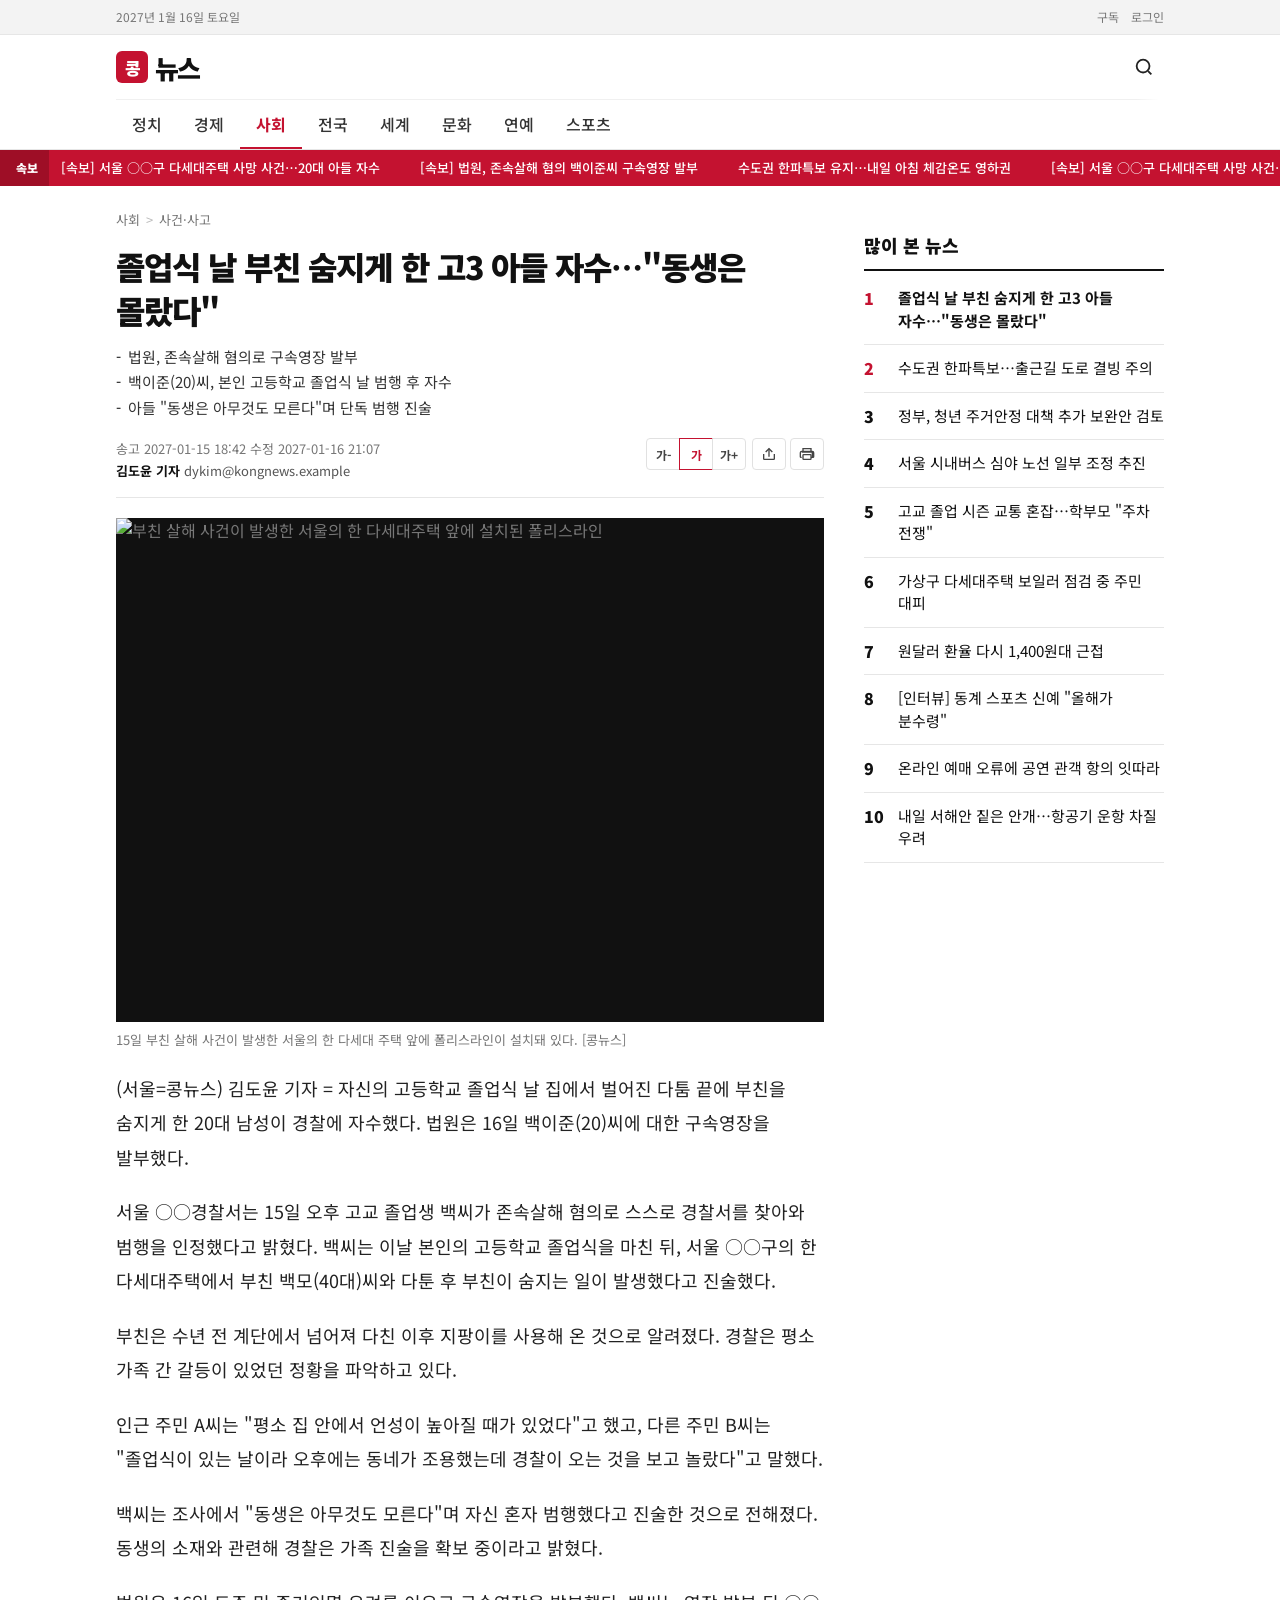
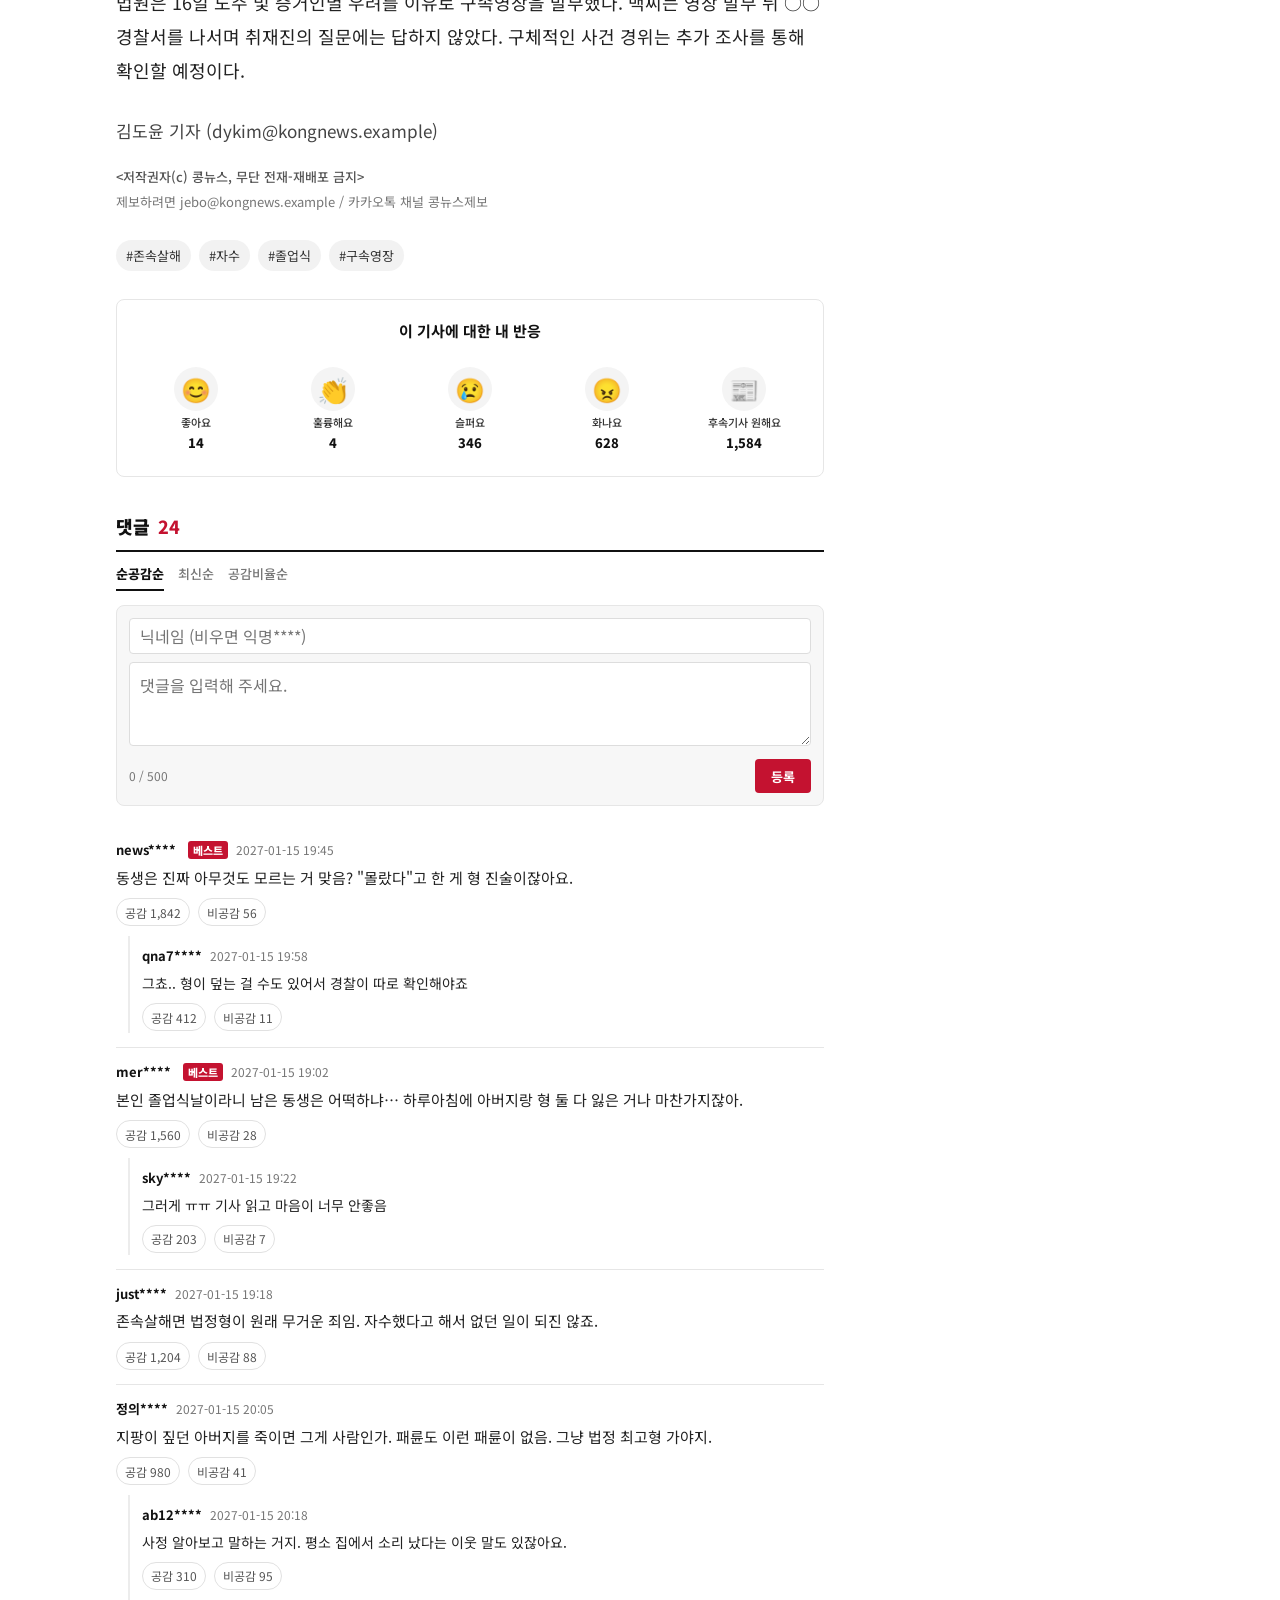
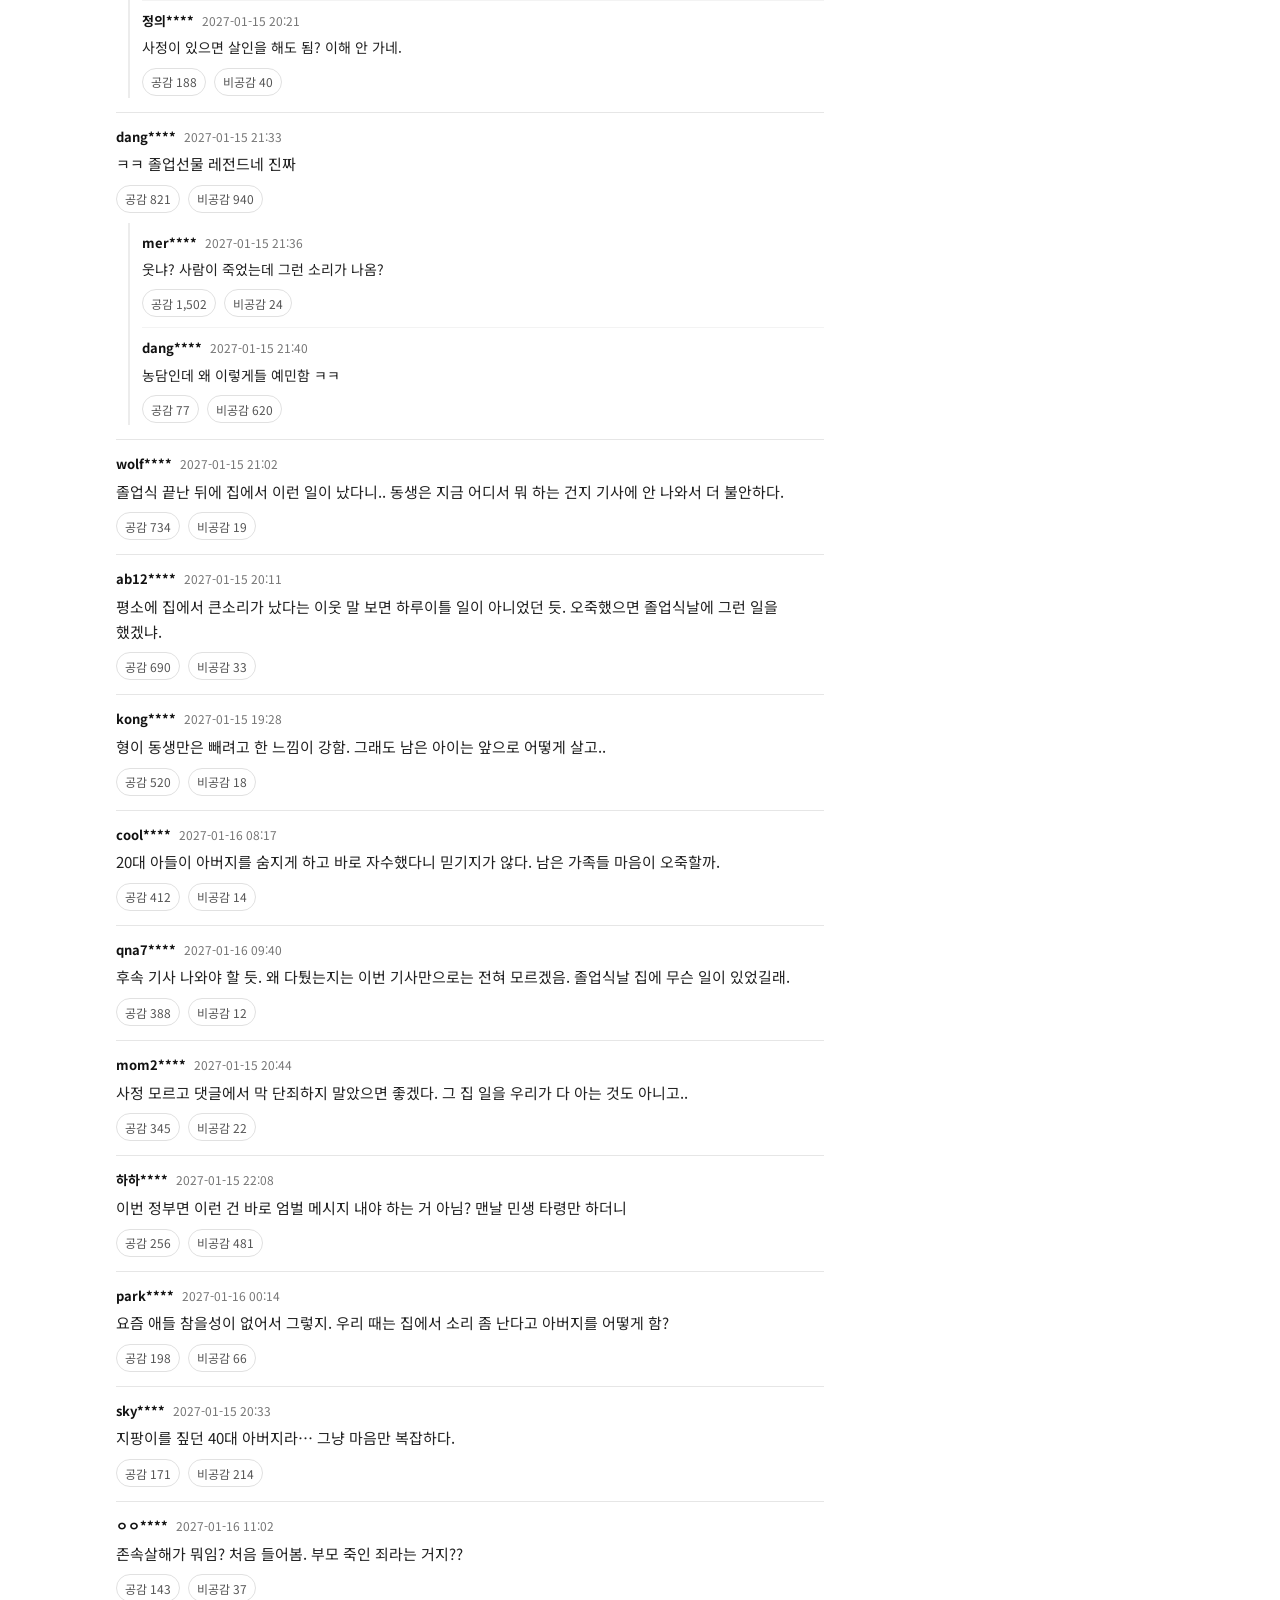
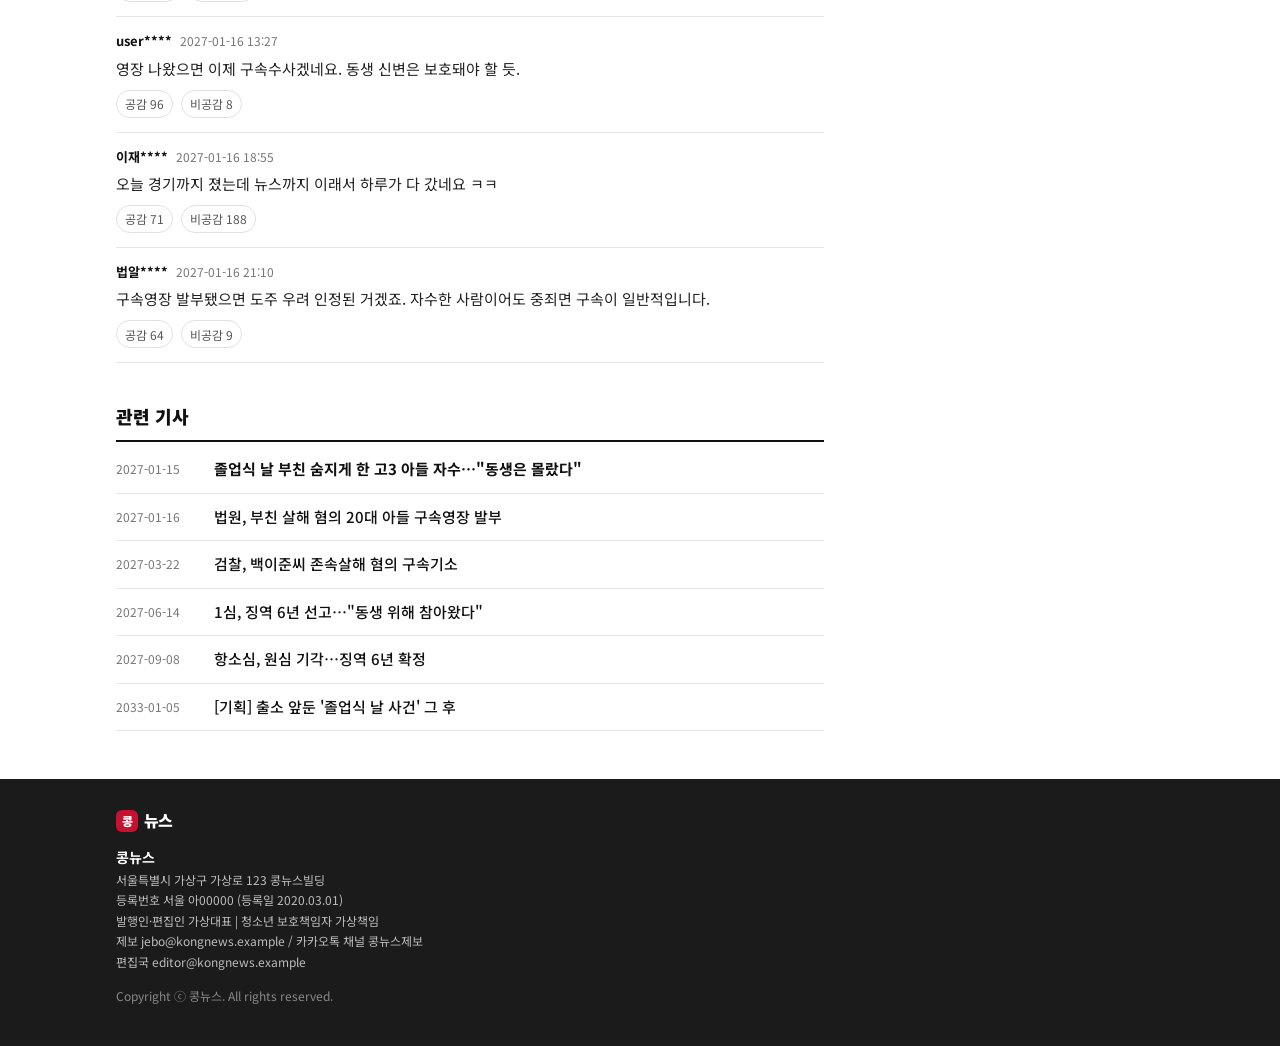
==== commit 76962bb9: "Add per-article images to NEWS" ====
--- a/NEWS/index.html
+++ b/NEWS/index.html
@@ -596,10 +596,9 @@
    * 관련 기사를 누르면 후속·기획 기사로 전환됩니다.
    * ============================================================ */
 
-  const PHOTO = "img/ijun_arrest.png";
+  const PHOTO_ARREST = "img/ijun_arrest.png";
   const PHOTO_ALT_ARREST = "구속영장 발부 뒤 서울 ○○경찰서에서 나오는 백이준씨";
   const PHOTO_CAP_ARREST = "16일 부친 살해 혐의로 구속영장이 발부된 백이준(20)씨가 서울 ○○경찰서에서 나오고 있다. [콩뉴스]";
-  const PHOTO_CAP_FILE = "2027년 1월 16일 구속영장 발부 뒤 서울 ○○경찰서에서 나오는 백이준씨. [콩뉴스 자료사진]";
 
   const POPULAR_2027 = [
     { id: "arrest", title: "졸업식 날 부친 숨지게 한 고3 아들 자수…\"동생은 몰랐다\"" },
@@ -697,7 +696,7 @@
     modified: "2027-01-16 21:07",
     reporter: "김도윤 기자",
     email: "dykim@kongnews.example",
-    image: { src: PHOTO, alt: PHOTO_ALT_ARREST, caption: PHOTO_CAP_ARREST },
+    image: { src: "img/0115_scene.png", alt: "부친 살해 사건이 발생한 서울의 한 다세대주택 앞에 설치된 폴리스라인", caption: "15일 부친 살해 사건이 발생한 서울의 한 다세대 주택 앞에 폴리스라인이 설치돼 있다. [콩뉴스]" },
     paragraphs: [
       "(서울=콩뉴스) 김도윤 기자 = 자신의 고등학교 졸업식 날 집에서 벌어진 다툼 끝에 부친을 숨지게 한 20대 남성이 경찰에 자수했다. 법원은 16일 백이준(20)씨에 대한 구속영장을 발부했다.",
       "서울 ○○경찰서는 15일 오후 고교 졸업생 백씨가 존속살해 혐의로 스스로 경찰서를 찾아와 범행을 인정했다고 밝혔다. 백씨는 이날 본인의 고등학교 졸업식을 마친 뒤, 서울 ○○구의 한 다세대주택에서 부친 백모(40대)씨와 다툰 후 부친이 숨지는 일이 발생했다고 진술했다.",
@@ -767,7 +766,7 @@
     modified: "2027-01-16 19:48",
     reporter: "김도윤 기자",
     email: "dykim@kongnews.example",
-    image: { src: PHOTO, alt: PHOTO_ALT_ARREST, caption: PHOTO_CAP_ARREST },
+    image: { src: PHOTO_ARREST, alt: PHOTO_ALT_ARREST, caption: PHOTO_CAP_ARREST },
     paragraphs: [
       "(서울=콩뉴스) 김도윤 기자 = 자신의 고등학교 졸업식 날 부친을 숨지게 한 혐의를 받는 백이준(20)씨에 대해 법원이 16일 구속영장을 발부했다.",
       "서울 ○○경찰서는 백씨가 존속살해 혐의로 전날 오후 스스로 경찰서를 찾아와 범행을 인정했다고 밝혔다. 백씨는 15일 본인의 고등학교 졸업식을 마친 뒤 서울 ○○구의 한 다세대주택에서 부친 백모(40대)씨와 다툰 후 부친이 숨졌다고 진술했다.",
@@ -827,7 +826,7 @@
     modified: "2027-03-22 14:31",
     reporter: "김도윤 기자",
     email: "dykim@kongnews.example",
-    image: { src: PHOTO, alt: PHOTO_ALT_ARREST, caption: PHOTO_CAP_FILE },
+    image: { src: "img/0322_prosecution.png", alt: "서울 ○○지방검찰청 청사", caption: "서울 ○○지방검찰청 청사. 검찰은 22일 백이준씨를 존속살해 혐의로 구속기소했다. [콩뉴스 자료사진]" },
     paragraphs: [
       "(서울=콩뉴스) 김도윤 기자 = 검찰이 22일 자신의 고등학교 졸업식 날 부친을 살해한 혐의로 백이준(20)씨를 존속살해 혐의로 구속기소했다.",
       "서울 ○○지방검찰청은 백씨가 2027년 1월 15일 오후 서울 ○○구의 한 다세대주택에서 부친 백모(40대)씨를 숨지게 한 뒤 같은 날 경찰에 자수했다고 밝혔다. 백씨는 당시 본인의 고등학교 졸업식을 마친 상태였다.",
@@ -874,7 +873,7 @@
     modified: "2027-06-14 18:42",
     reporter: "김도윤 기자",
     email: "dykim@kongnews.example",
-    image: { src: PHOTO, alt: PHOTO_ALT_ARREST, caption: PHOTO_CAP_FILE },
+    image: { src: "img/0614_verdict.png", alt: "1심 선고 공판에 출석하며 호송차에서 내리는 백이준씨", caption: "14일 1심 선고 공판에 출석하며 호송차에서 내리는 백이준씨. [콩뉴스]" },
     paragraphs: [
       "(서울=콩뉴스) 김도윤 기자 = 자신의 고등학교 졸업식 날 부친을 살해한 백이준(20)씨에게 1심 법원이 징역 6년을 선고했다.",
       "서울 ○○지방법원 형사부는 14일 존속살해 혐의로 기소된 백씨에게 징역 6년을 선고하고, 미결구금일수를 형기에 산입한다고 밝혔다.",
@@ -936,7 +935,7 @@
     modified: "2027-09-08 18:05",
     reporter: "김도윤 기자",
     email: "dykim@kongnews.example",
-    image: { src: PHOTO, alt: PHOTO_ALT_ARREST, caption: PHOTO_CAP_FILE },
+    image: { src: "img/0908_court.png", alt: "서울고등법원 법정 내부", caption: "8일 항소심 선고가 열린 서울고등법원 법정. [콩뉴스 자료사진]" },
     paragraphs: [
       "(서울=콩뉴스) 김도윤 기자 = 자신의 고등학교 졸업식 날 부친을 살해한 백이준(20)씨에 대한 항소심에서 원심이 그대로 유지됐다. 이로써 백씨에 대한 징역 6년형이 확정됐다.",
       "서울고등법원 형사부는 8일 존속살해 혐의로 기소된 백씨의 항소와 검찰의 항소를 모두 기각했다. 1심은 지난 6월 14일 백씨에게 징역 6년을 선고한 바 있다.",
@@ -984,7 +983,7 @@
     modified: "2033-01-05 09:24",
     reporter: "박서연 기자",
     email: "sypark@kongnews.example",
-    image: { src: PHOTO, alt: PHOTO_ALT_ARREST, caption: PHOTO_CAP_FILE },
+    image: { src: "img/20330105_prison.png", alt: "백이준씨가 수용돼 온 교정시설 정문", caption: "백이준씨가 수용돼 온 교정시설 정문. 만기출소는 이달 15일로 예정돼 있다. [콩뉴스]" },
     paragraphs: [
       "(서울=콩뉴스) 박서연 기자 = 2027년 1월, 자신의 고등학교 졸업식 날 부친을 살해하고 같은 날 경찰에 자수했던 백이준(26)씨가 이달 15일 만기출소를 앞두고 있다.",
       "백씨는 2027년 1월 15일 오후 서울 ○○구의 한 다세대주택에서 부친 백모씨를 숨지게 한 혐의로 재판에 넘겨졌다. 그는 당시 20세, 고교 졸업식 당사자였다. 같은 날 자수했고, 이튿날인 1월 16일 구속영장이 발부돼 구속됐다. 검찰은 그해 3월 22일 존속살해 혐의로 구속기소했다.",
